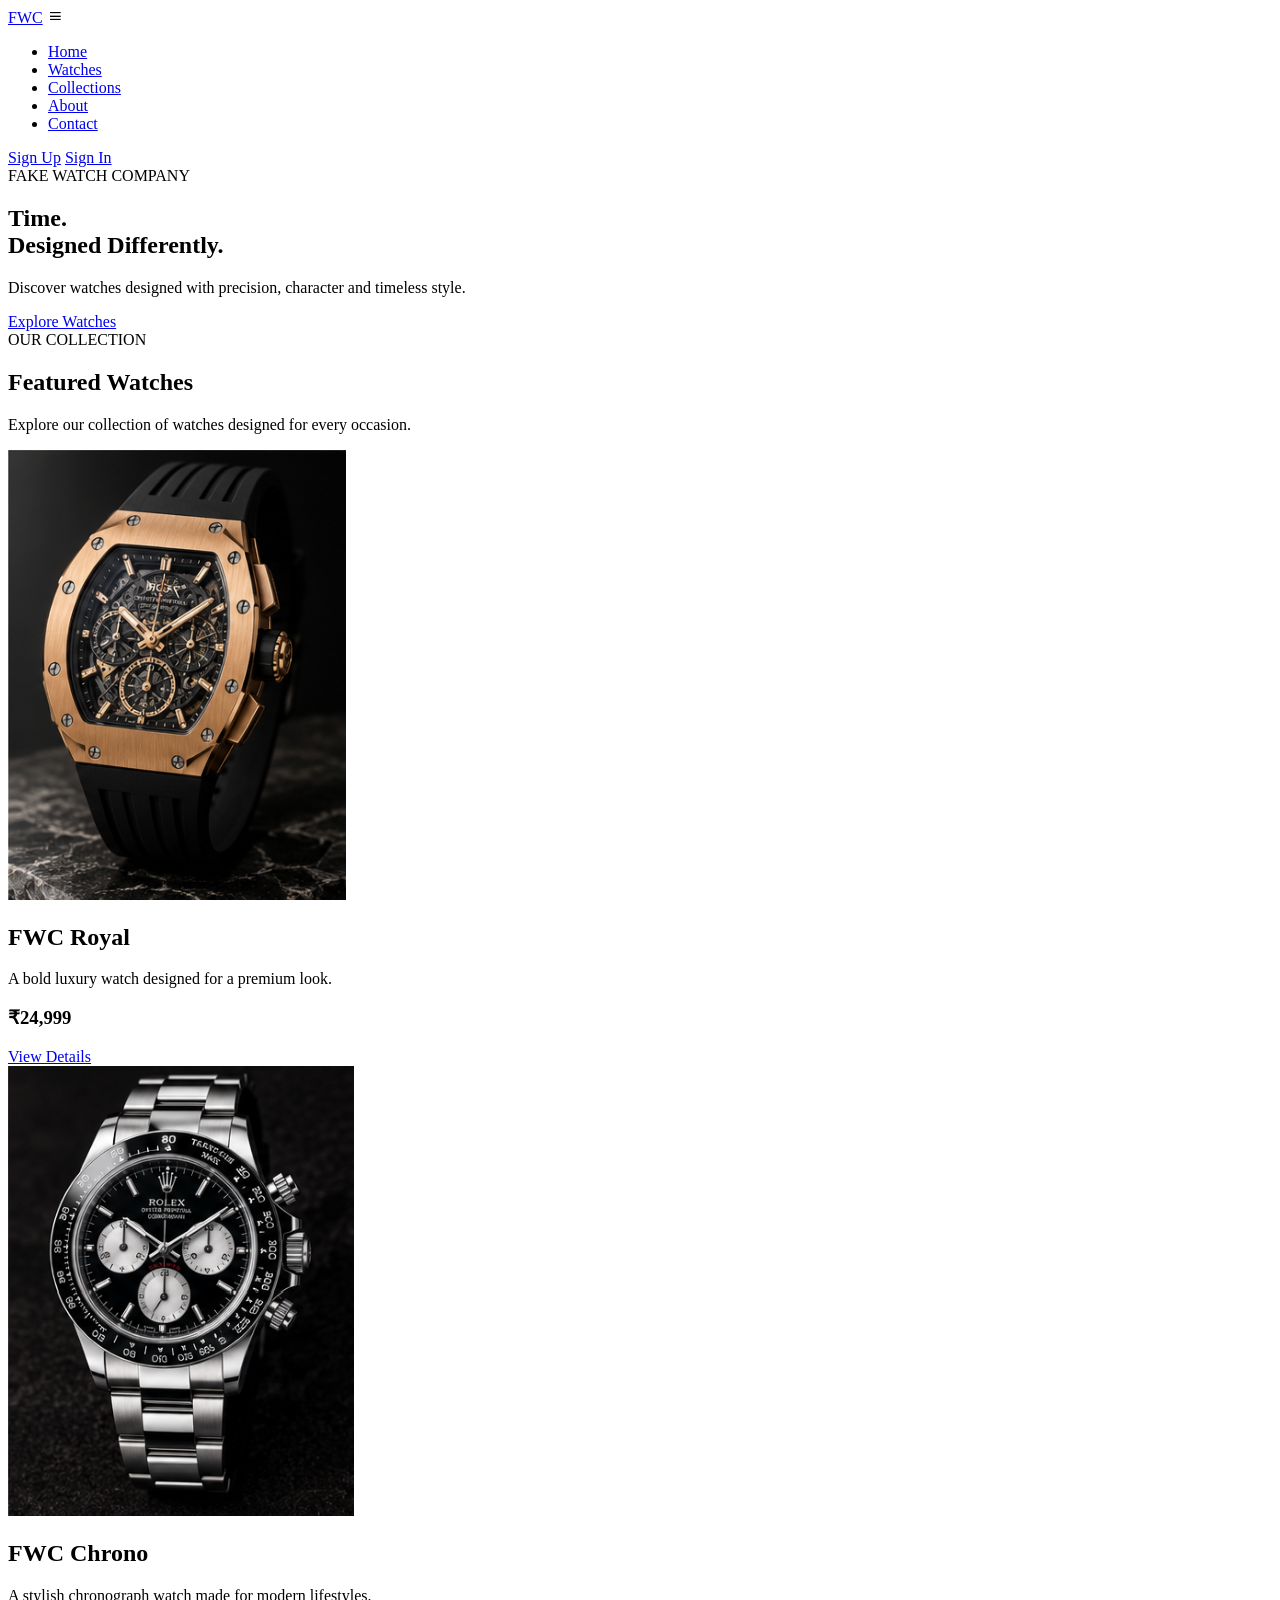
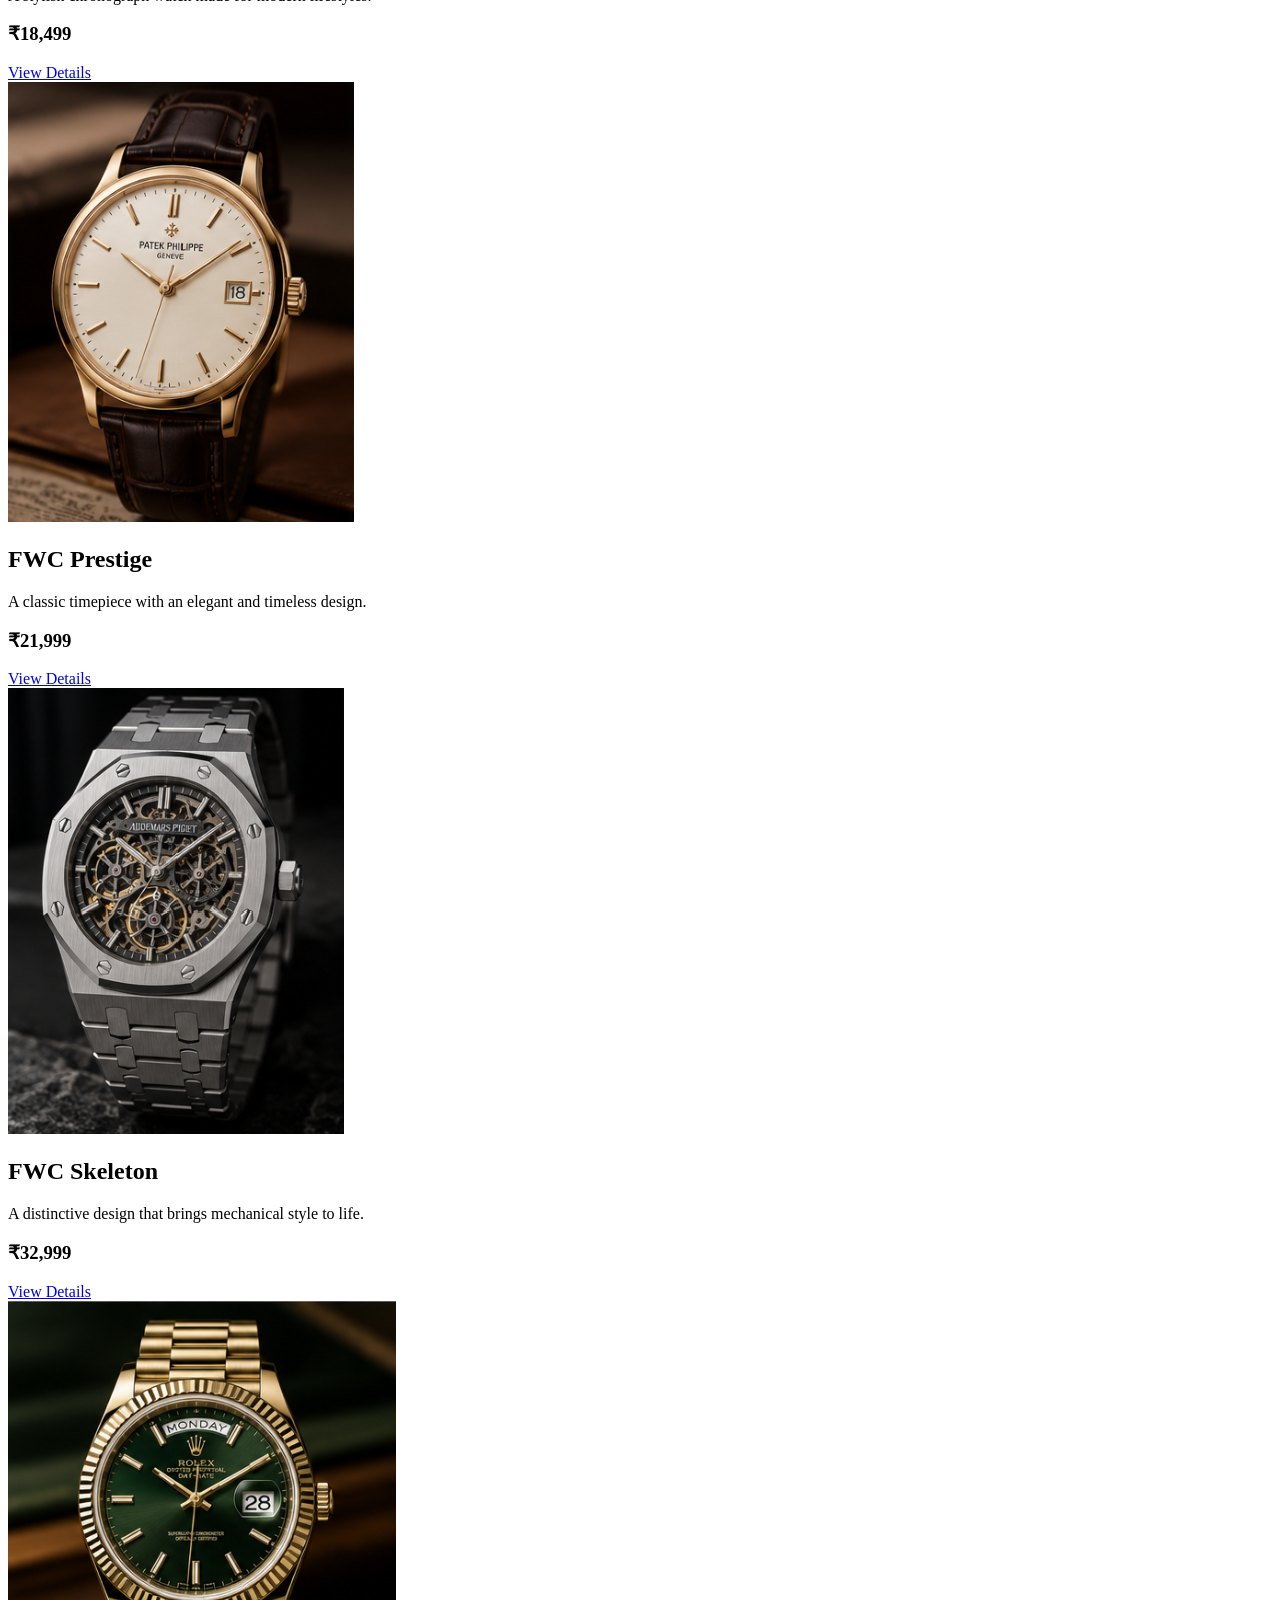
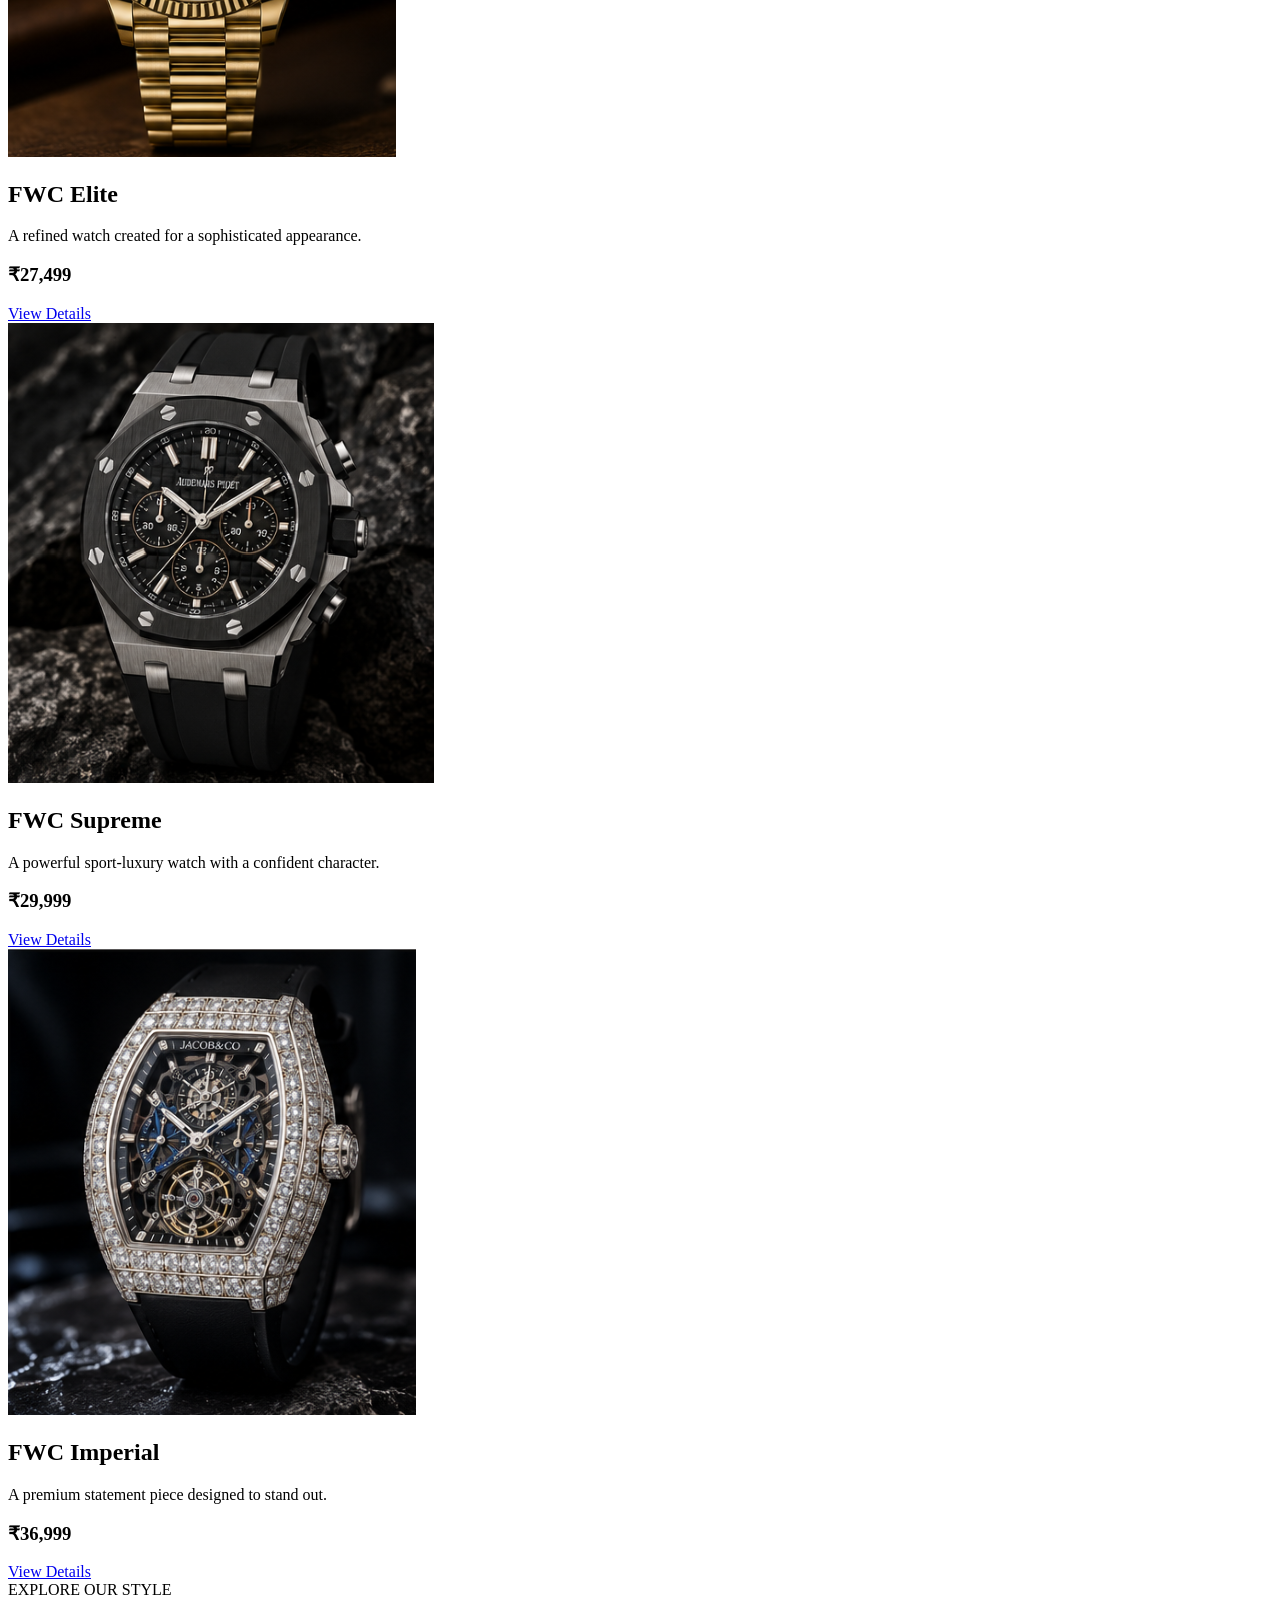
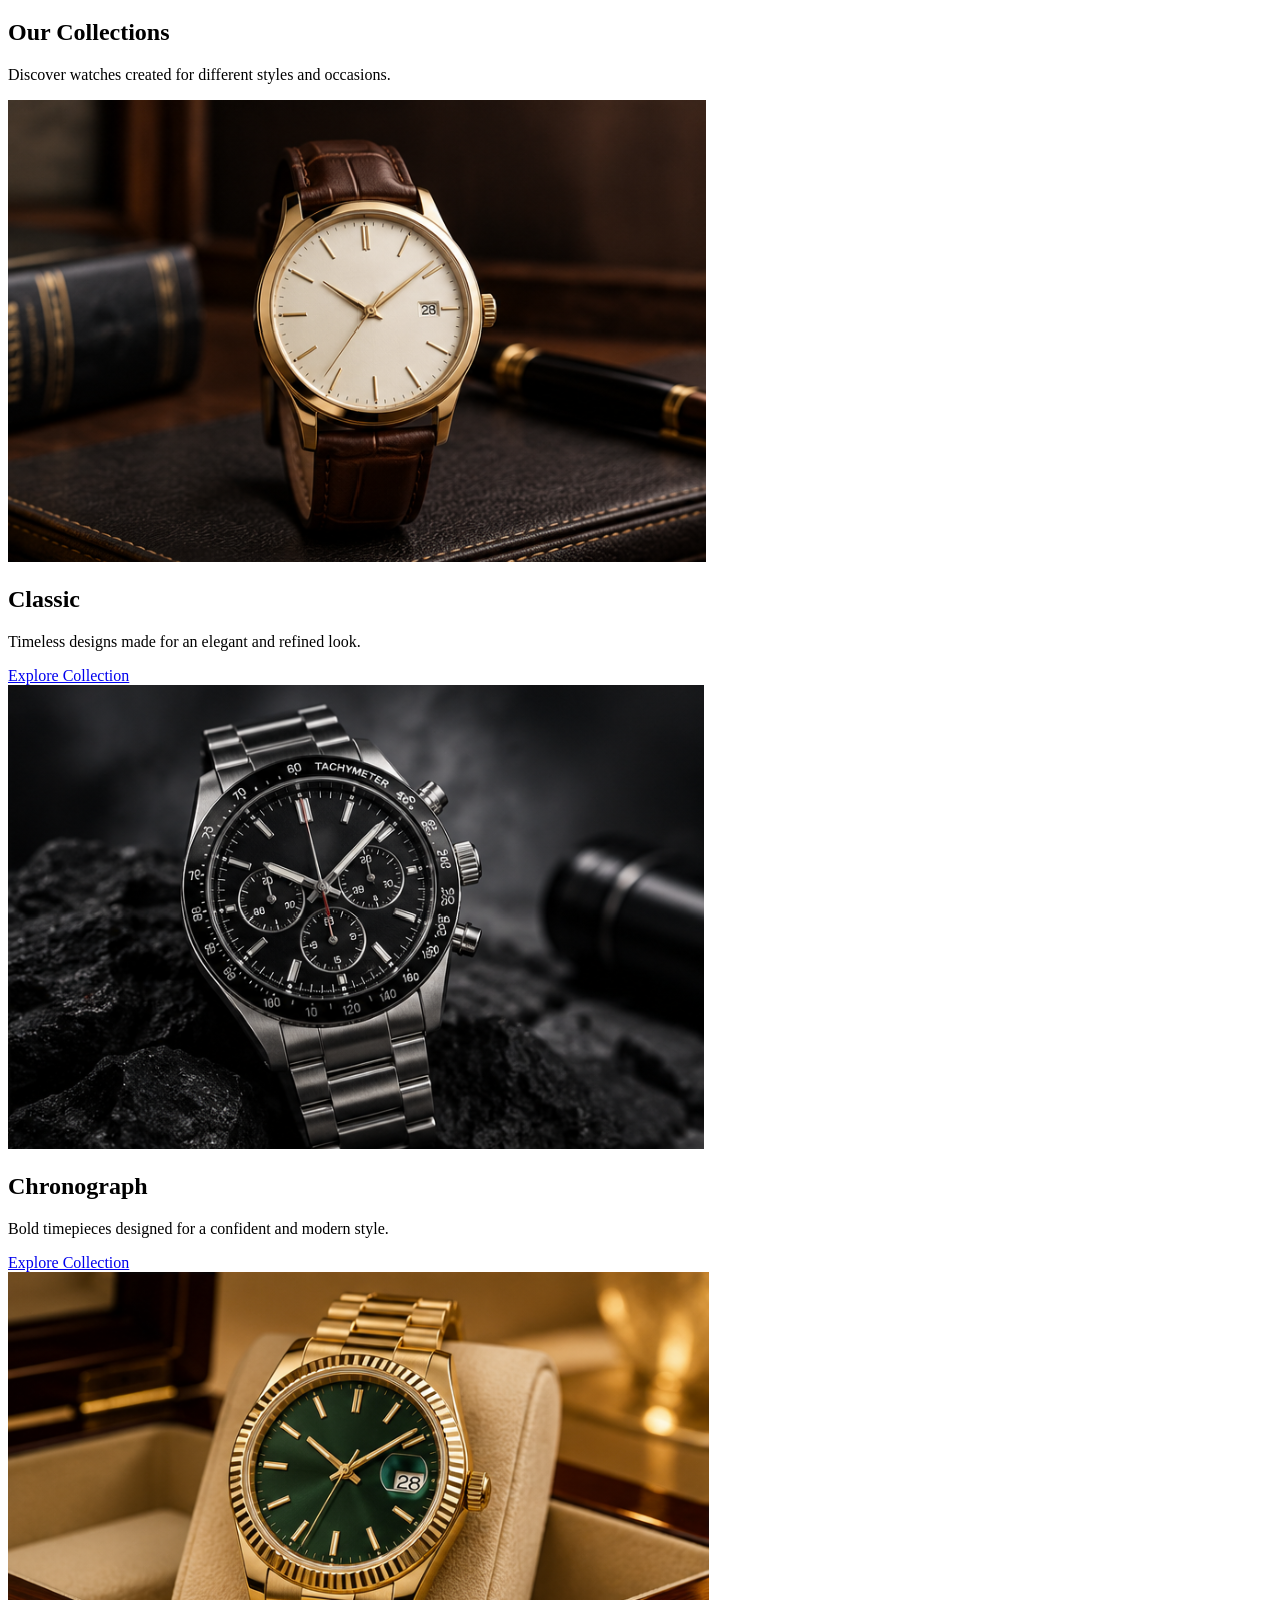
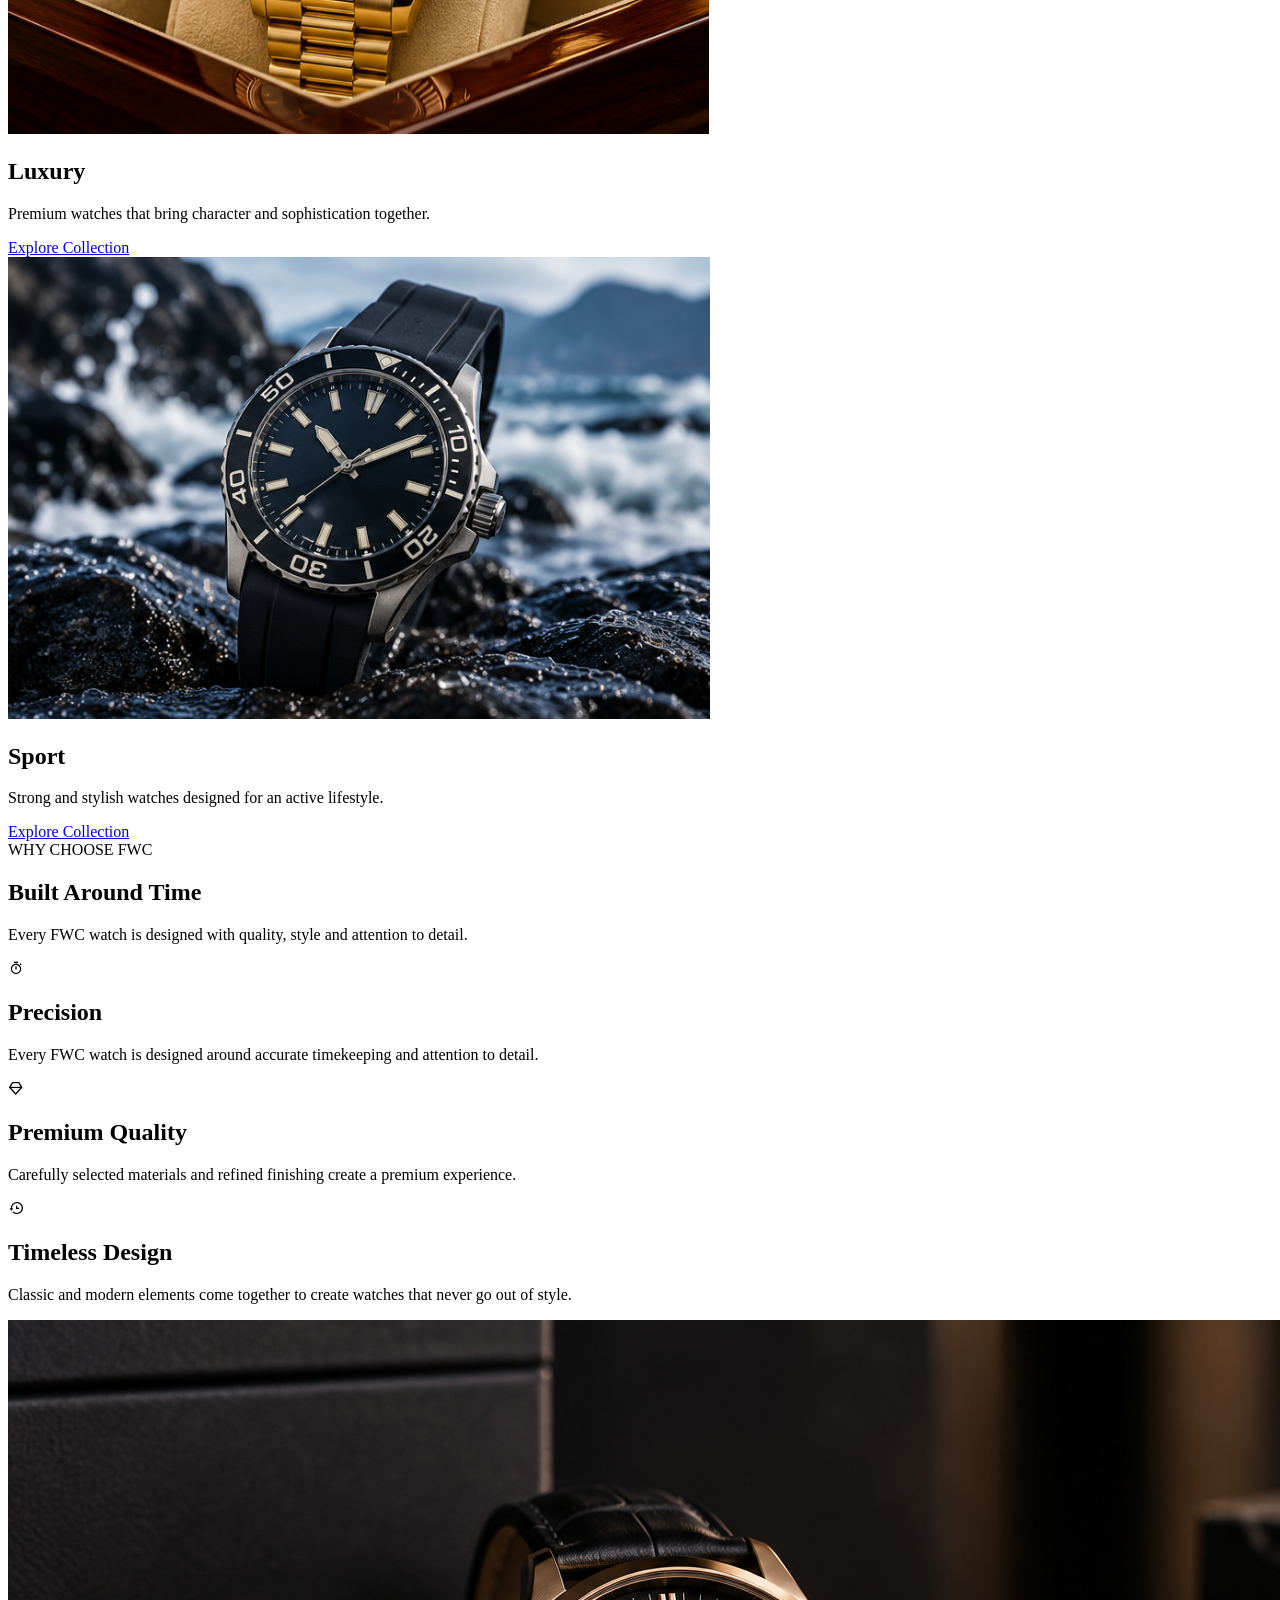
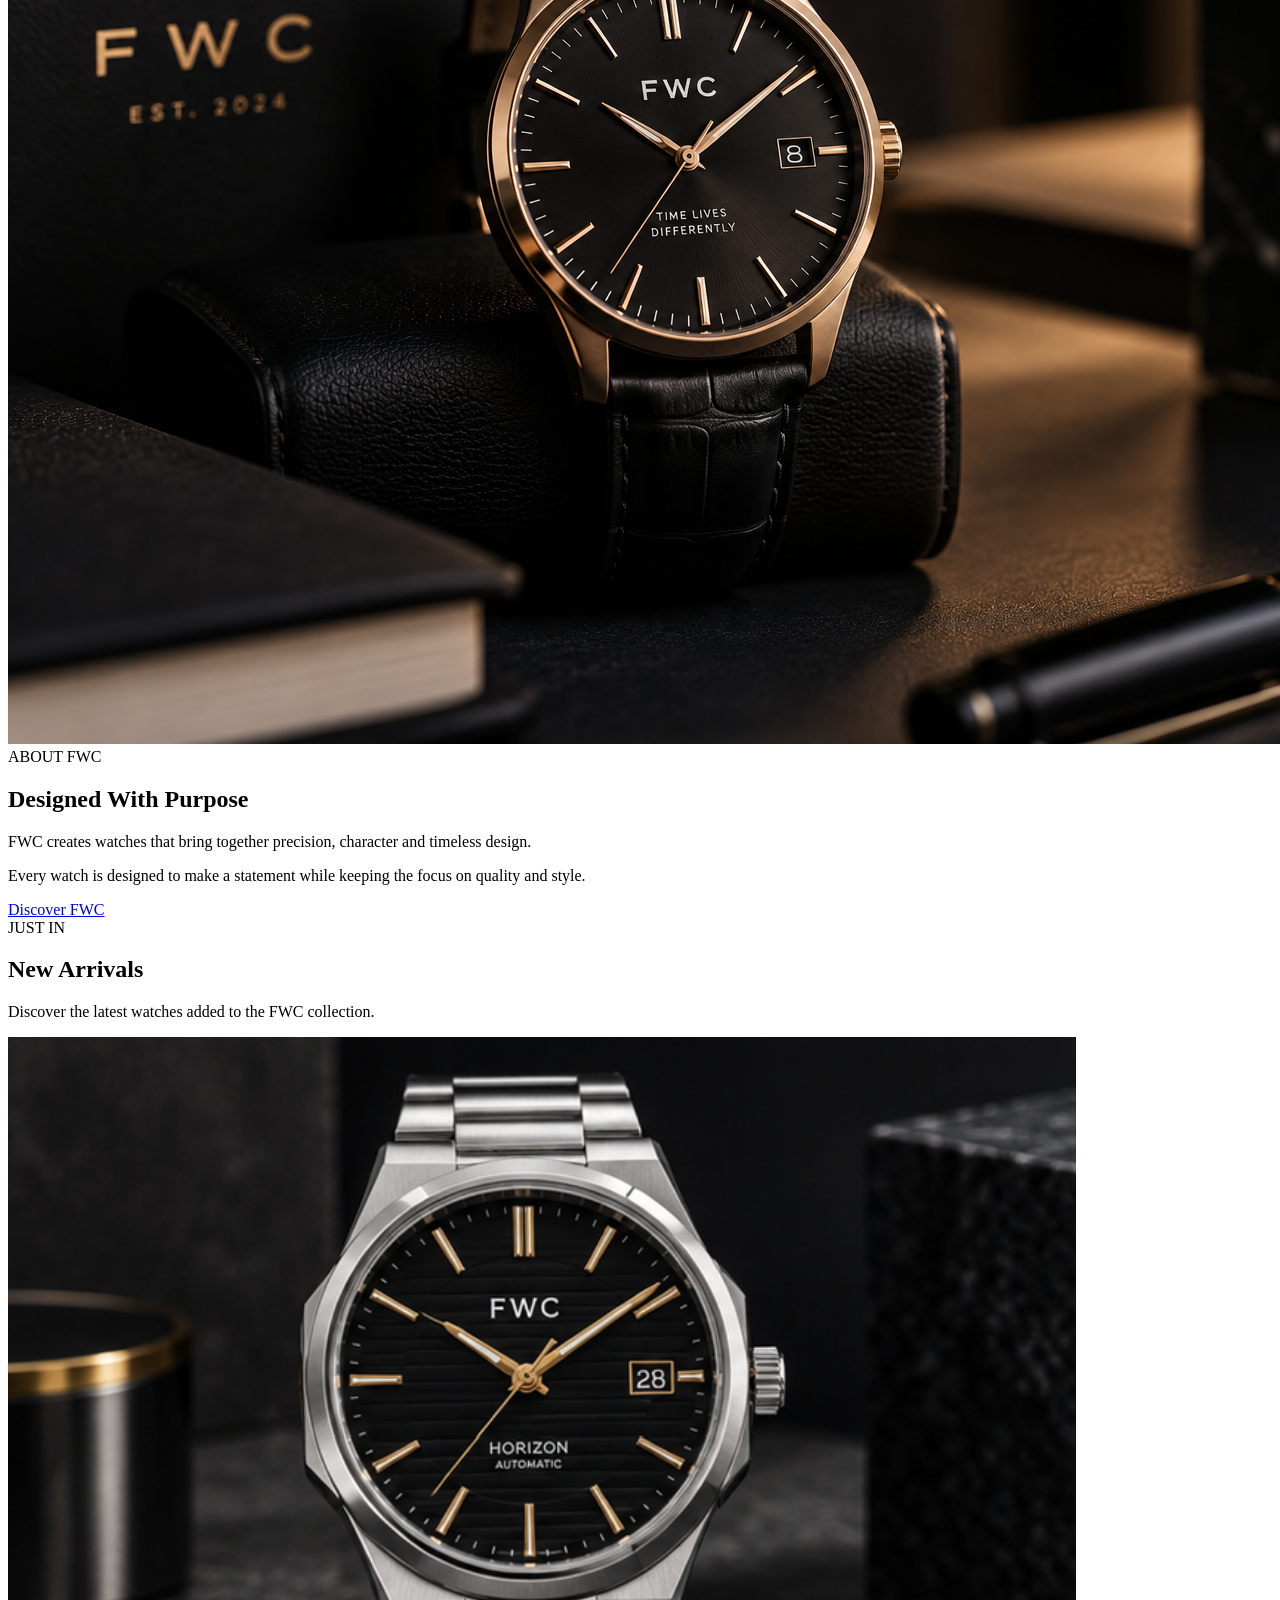
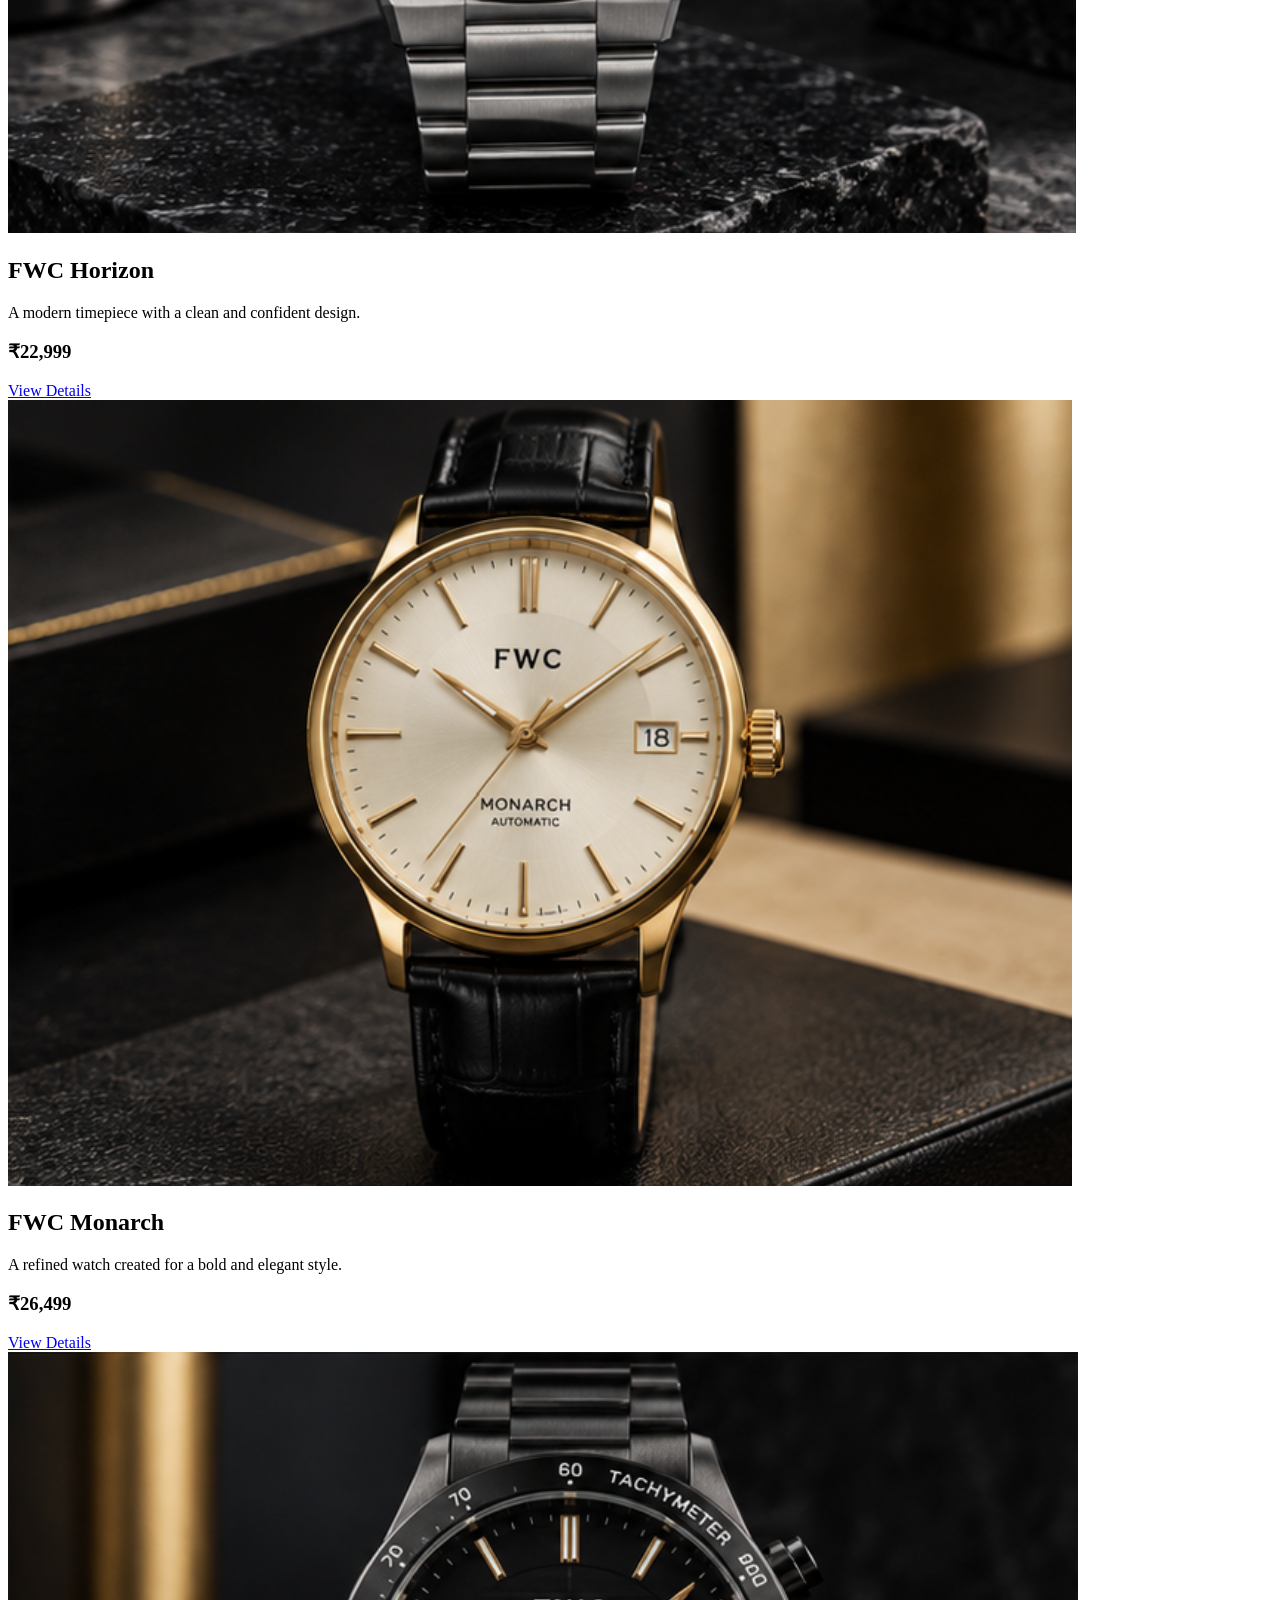
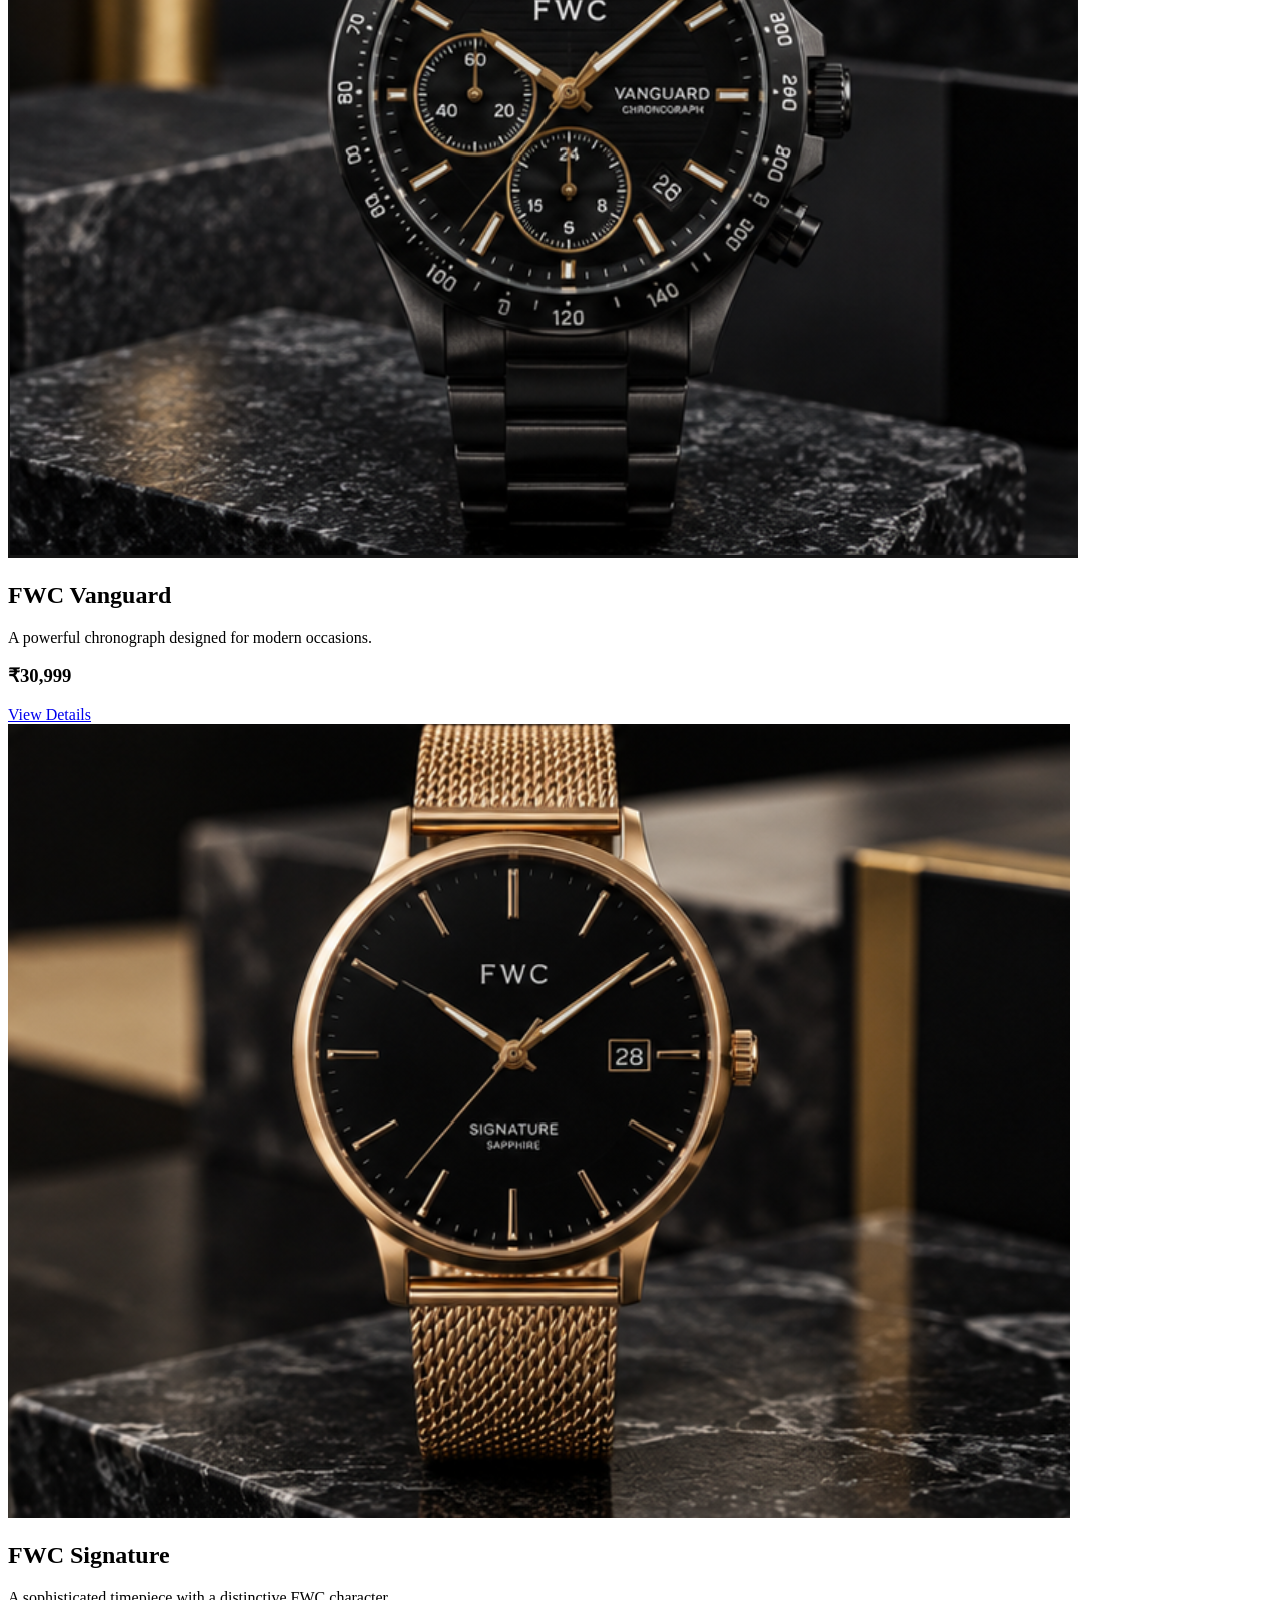
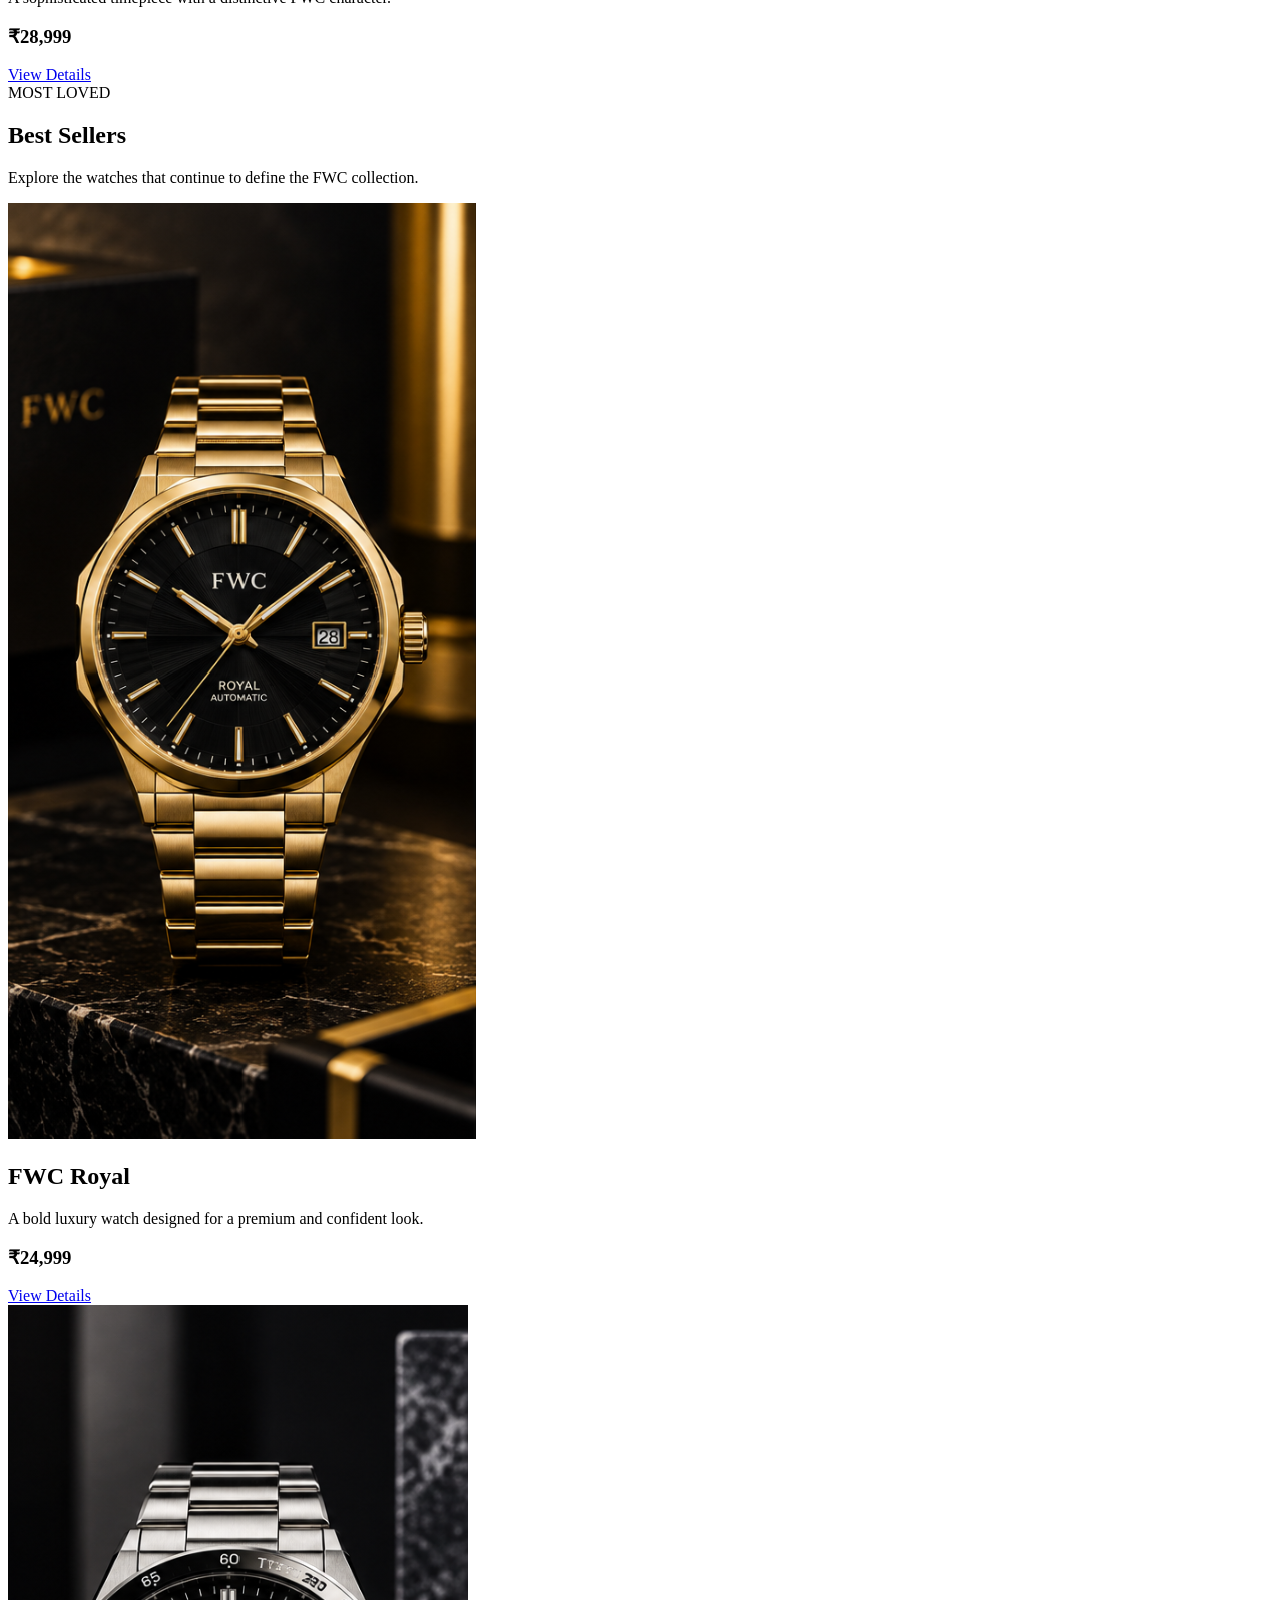
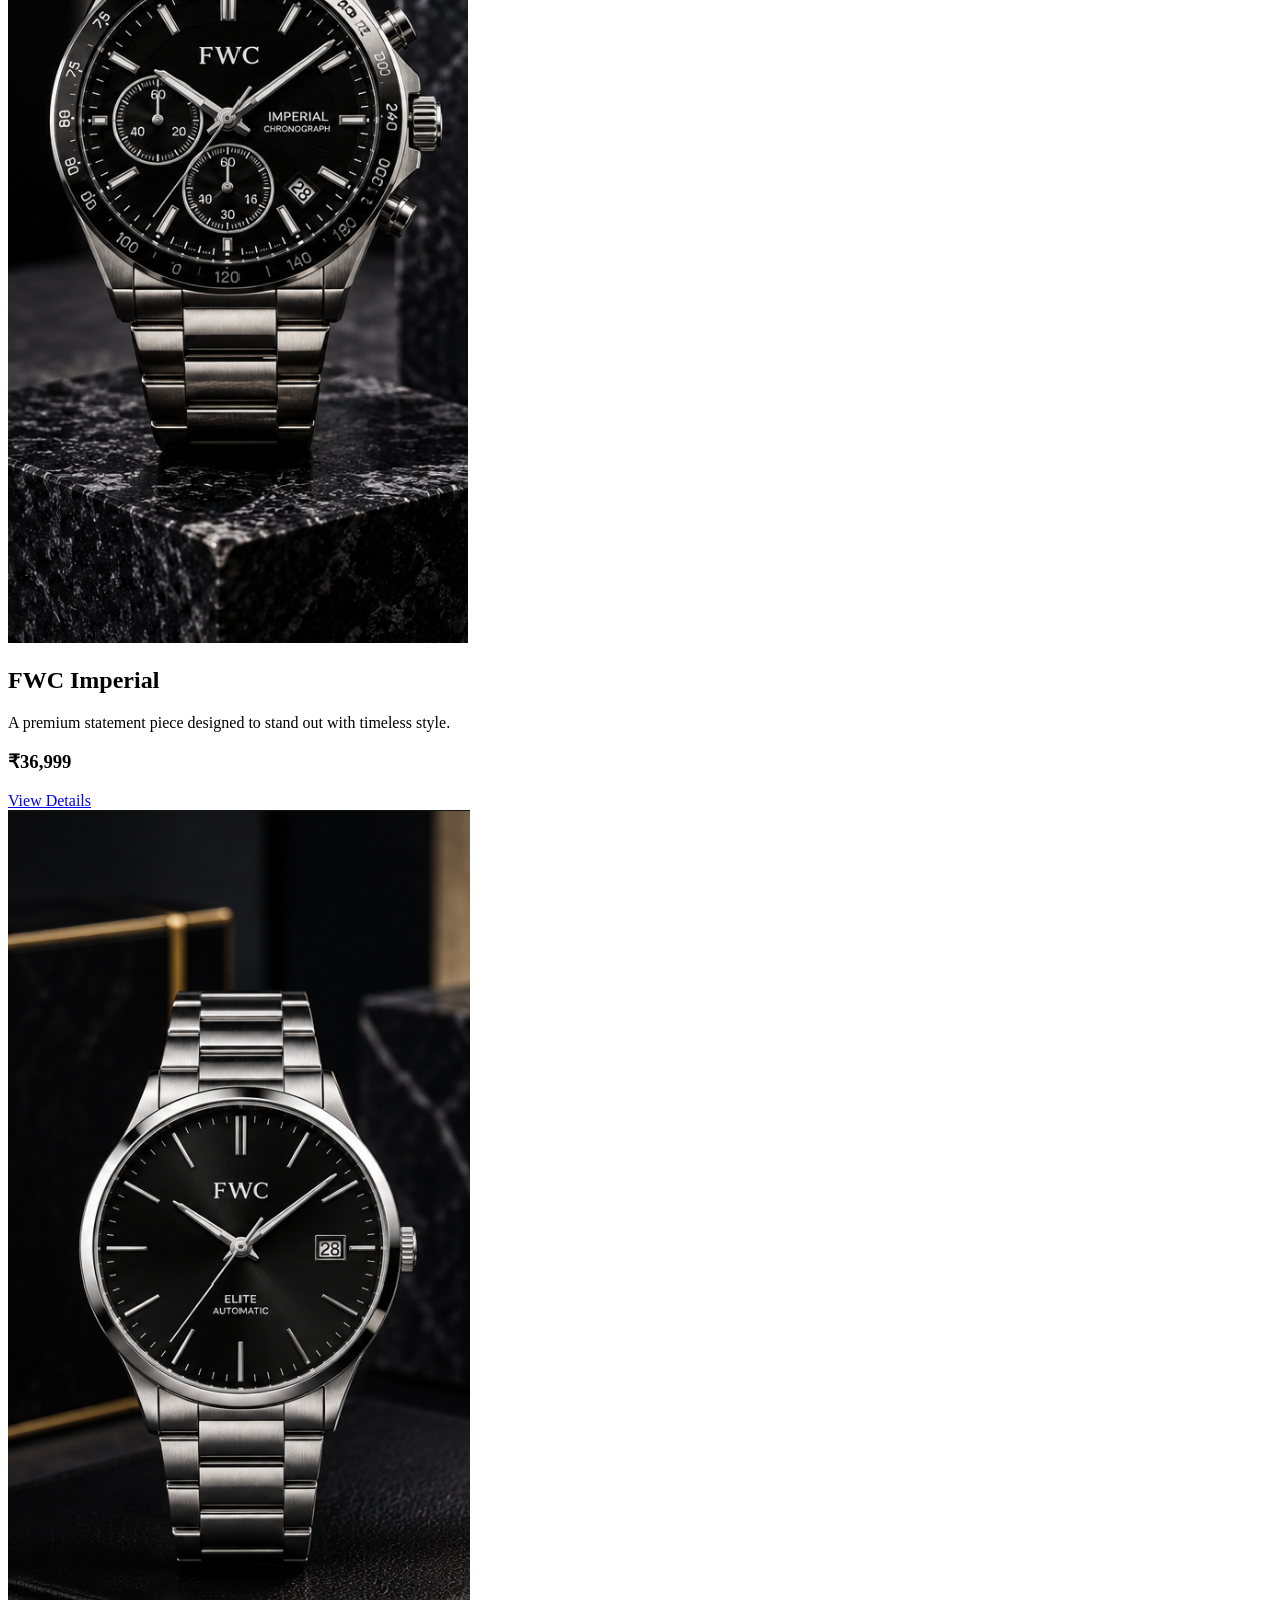
==== Project/index.html @ 5862de93 "Rename project.html to index.html" ====
<!DOCTYPE html>
<html lang="en">

<head>
    <meta charset="UTF-8">
    <meta name="viewport" content="width=device-width, initial-scale=1.0">

    <title>FWC - Fake Watch Company</title>

    <link rel="stylesheet" href="Project.css">

    <link href='https://unpkg.com/boxicons@2.1.4/css/boxicons.min.css' rel='stylesheet'>
</head>

<body>

    <!-- Phase-1 -->
    <!-- Header Section -->

    <header>

        <a href="#" class="logo">FWC</a>

        <div class="bx bx-menu" id="menu-icon"></div>

        <ul class="navbar">
            <li><a href="#Home">Home</a></li>
            <li><a href="#Watches">Watches</a></li>
            <li><a href="#Collections">Collections</a></li>
            <li><a href="#About">About</a></li>
            <li><a href="#Contact">Contact</a></li>
        </ul>

        <div class="header-btn">
            <a href="#" class="sign-up">Sign Up</a>
            <a href="#" class="sign-in">Sign In</a>
        </div>

    </header>


    <!-- Phase-2 -->
    <!-- Home Section -->

    <section class="Home" id="Home">

        <div class="text">

            <span>FAKE WATCH COMPANY</span>

            <h1>Time.<br>Designed Differently.</h1>

            <p>
                Discover watches designed with precision,
                character and timeless style.
            </p>

            <a href="#Watches" class="btn">Explore Watches</a>

        </div>

    </section>

    <!-- Phase-3 -->
    <!-- Featured Watches Section -->

    <section class="Watches" id="Watches">

        <div class="heading">

            <span>OUR COLLECTION</span>

            <h2>Featured Watches</h2>

            <p>Explore our collection of watches designed for every occasion.</p>

        </div>


        <div class="watches-container">

            <div class="box">

                <img src="img/watch-1.png" alt="FWC Royal Watch">

                <h2>FWC Royal</h2>

                <p>A bold luxury watch designed for a premium look.</p>

                <h3>₹24,999</h3>

                <a href="#" class="btn">View Details</a>

            </div>


            <div class="box">

                <img src="img/watch-2.png" alt="FWC Chrono Watch">

                <h2>FWC Chrono</h2>

                <p>A stylish chronograph watch made for modern lifestyles.</p>

                <h3>₹18,499</h3>

                <a href="#" class="btn">View Details</a>

            </div>


            <div class="box">

                <img src="img/watch-3.png" alt="FWC Prestige Watch">

                <h2>FWC Prestige</h2>

                <p>A classic timepiece with an elegant and timeless design.</p>

                <h3>₹21,999</h3>

                <a href="#" class="btn">View Details</a>

            </div>


            <div class="box">

                <img src="img/watch-4.png" alt="FWC Skeleton Watch">

                <h2>FWC Skeleton</h2>

                <p>A distinctive design that brings mechanical style to life.</p>

                <h3>₹32,999</h3>

                <a href="#" class="btn">View Details</a>

            </div>


            <div class="box">

                <img src="img/watch-5.png" alt="FWC Elite Watch">

                <h2>FWC Elite</h2>

                <p>A refined watch created for a sophisticated appearance.</p>

                <h3>₹27,499</h3>

                <a href="#" class="btn">View Details</a>

            </div>


            <div class="box">

                <img src="img/watch-6.png" alt="FWC Supreme Watch">

                <h2>FWC Supreme</h2>

                <p>A powerful sport-luxury watch with a confident character.</p>

                <h3>₹29,999</h3>

                <a href="#" class="btn">View Details</a>

            </div>


            <div class="box last-box">

                <img src="img/watch-7.png" alt="FWC Imperial Watch">

                <h2>FWC Imperial</h2>

                <p>A premium statement piece designed to stand out.</p>

                <h3>₹36,999</h3>

                <a href="#" class="btn">View Details</a>

            </div>

        </div>

        </section>


    <!-- Phase-4 -->
    <!-- Collections Section -->

    <section class="Collections" id="Collections">

        <div class="heading">

            <span>EXPLORE OUR STYLE</span>

            <h2>Our Collections</h2>

            <p>Discover watches created for different styles and occasions.</p>

        </div>


        <div class="collections-container">

            <div class="collection-box">

                <img src="img/classic.png" alt="Classic Watch Collection">

                <div class="collection-text">

                    <h2>Classic</h2>

                    <p>Timeless designs made for an elegant and refined look.</p>

                    <a href="#" class="btn">Explore Collection</a>

                </div>

            </div>


            <div class="collection-box">

                <img src="img/chronograph.png" alt="Chronograph Watch Collection">

                <div class="collection-text">

                    <h2>Chronograph</h2>

                    <p>Bold timepieces designed for a confident and modern style.</p>

                    <a href="#" class="btn">Explore Collection</a>

                </div>

            </div>


            <div class="collection-box">

                <img src="img/luxury.png" alt="Luxury Watch Collection">

                <div class="collection-text">

                    <h2>Luxury</h2>

                    <p>Premium watches that bring character and sophistication together.</p>

                    <a href="#" class="btn">Explore Collection</a>

                </div>

            </div>


            <div class="collection-box">

                <img src="img/sport.png" alt="Sport Watch Collection">

                <div class="collection-text">

                    <h2>Sport</h2>

                    <p>Strong and stylish watches designed for an active lifestyle.</p>

                    <a href="#" class="btn">Explore Collection</a>

                </div>

            </div>

        </div>

    </section>

        <!-- Phase-5 -->
    <!-- Features Section -->

    <section class="Features">

        <div class="heading">

            <span>WHY CHOOSE FWC</span>

            <h2>Built Around Time</h2>

            <p>Every FWC watch is designed with quality, style and attention to detail.</p>

        </div>


        <div class="features-container">

            <div class="feature-box">

                <i class='bx bx-stopwatch'></i>

                <h2>Precision</h2>

                <p>Every FWC watch is designed around accurate timekeeping and attention to detail.</p>

            </div>


            <div class="feature-box">

                <i class='bx bx-diamond'></i>

                <h2>Premium Quality</h2>

                <p>Carefully selected materials and refined finishing create a premium experience.</p>

            </div>


            <div class="feature-box">

                <i class='bx bx-history'></i>

                <h2>Timeless Design</h2>

                <p>Classic and modern elements come together to create watches that never go out of style.</p>

            </div>

        </div>

    </section>

        <!-- Phase-6 -->
    <!-- About FWC Section -->

    <section class="About" id="About">

        <div class="about-container">

            <div class="about-image">
                <img src="img/about-watch.png" alt="About FWC Watch">
            </div>

            <div class="about-text">

                <span>ABOUT FWC</span>

                <h2>Designed With Purpose</h2>

                <p>
                    FWC creates watches that bring together
                    precision, character and timeless design.
                </p>

                <p>
                    Every watch is designed to make a statement
                    while keeping the focus on quality and style.
                </p>

                <a href="#" class="btn">Discover FWC</a>

            </div>

        </div>

    </section>

        <!-- Phase-7 -->
    <!-- New Arrivals Section -->

    <section class="New-Arrivals">

        <div class="heading">

            <span>JUST IN</span>

            <h2>New Arrivals</h2>

            <p>Discover the latest watches added to the FWC collection.</p>

        </div>

        <div class="new-arrivals-container">

            <div class="box">
                <img src="img/new-watch-1.png" alt="FWC Horizon Watch">
                <h2>FWC Horizon</h2>
                <p>A modern timepiece with a clean and confident design.</p>
                <h3>₹22,999</h3>
                <a href="#" class="btn">View Details</a>
            </div>

            <div class="box">
                <img src="img/new-watch-2.png" alt="FWC Monarch Watch">
                <h2>FWC Monarch</h2>
                <p>A refined watch created for a bold and elegant style.</p>
                <h3>₹26,499</h3>
                <a href="#" class="btn">View Details</a>
            </div>

            <div class="box">
                <img src="img/new-watch-3.png" alt="FWC Vanguard Watch">
                <h2>FWC Vanguard</h2>
                <p>A powerful chronograph designed for modern occasions.</p>
                <h3>₹30,999</h3>
                <a href="#" class="btn">View Details</a>
            </div>

            <div class="box">
                <img src="img/new-watch-4.png" alt="FWC Signature Watch">
                <h2>FWC Signature</h2>
                <p>A sophisticated timepiece with a distinctive FWC character.</p>
                <h3>₹28,999</h3>
                <a href="#" class="btn">View Details</a>
            </div>

        </div>

    </section>

        <!-- Phase-8 -->
    <!-- Best Sellers Section -->

    <section class="Best-Sellers">

        <div class="heading">

            <span>MOST LOVED</span>

            <h2>Best Sellers</h2>

            <p>Explore the watches that continue to define the FWC collection.</p>

        </div>

        <div class="best-sellers-container">

            <div class="box">
                <img src="img/best-watch-1.png" alt="FWC Royal Watch">
                <h2>FWC Royal</h2>
                <p>A bold luxury watch designed for a premium and confident look.</p>
                <h3>₹24,999</h3>
                <a href="#" class="btn">View Details</a>
            </div>

            <div class="box">
                <img src="img/best-watch-2.png" alt="FWC Imperial Watch">
                <h2>FWC Imperial</h2>
                <p>A premium statement piece designed to stand out with timeless style.</p>
                <h3>₹36,999</h3>
                <a href="#" class="btn">View Details</a>
            </div>

            <div class="box">
                <img src="img/best-watch-3.png" alt="FWC Elite Watch">
                <h2>FWC Elite</h2>
                <p>A refined watch created for a sophisticated and elegant appearance.</p>
                <h3>₹27,499</h3>
                <a href="#" class="btn">View Details</a>
            </div>

        </div>

    </section>

</body>

</html>
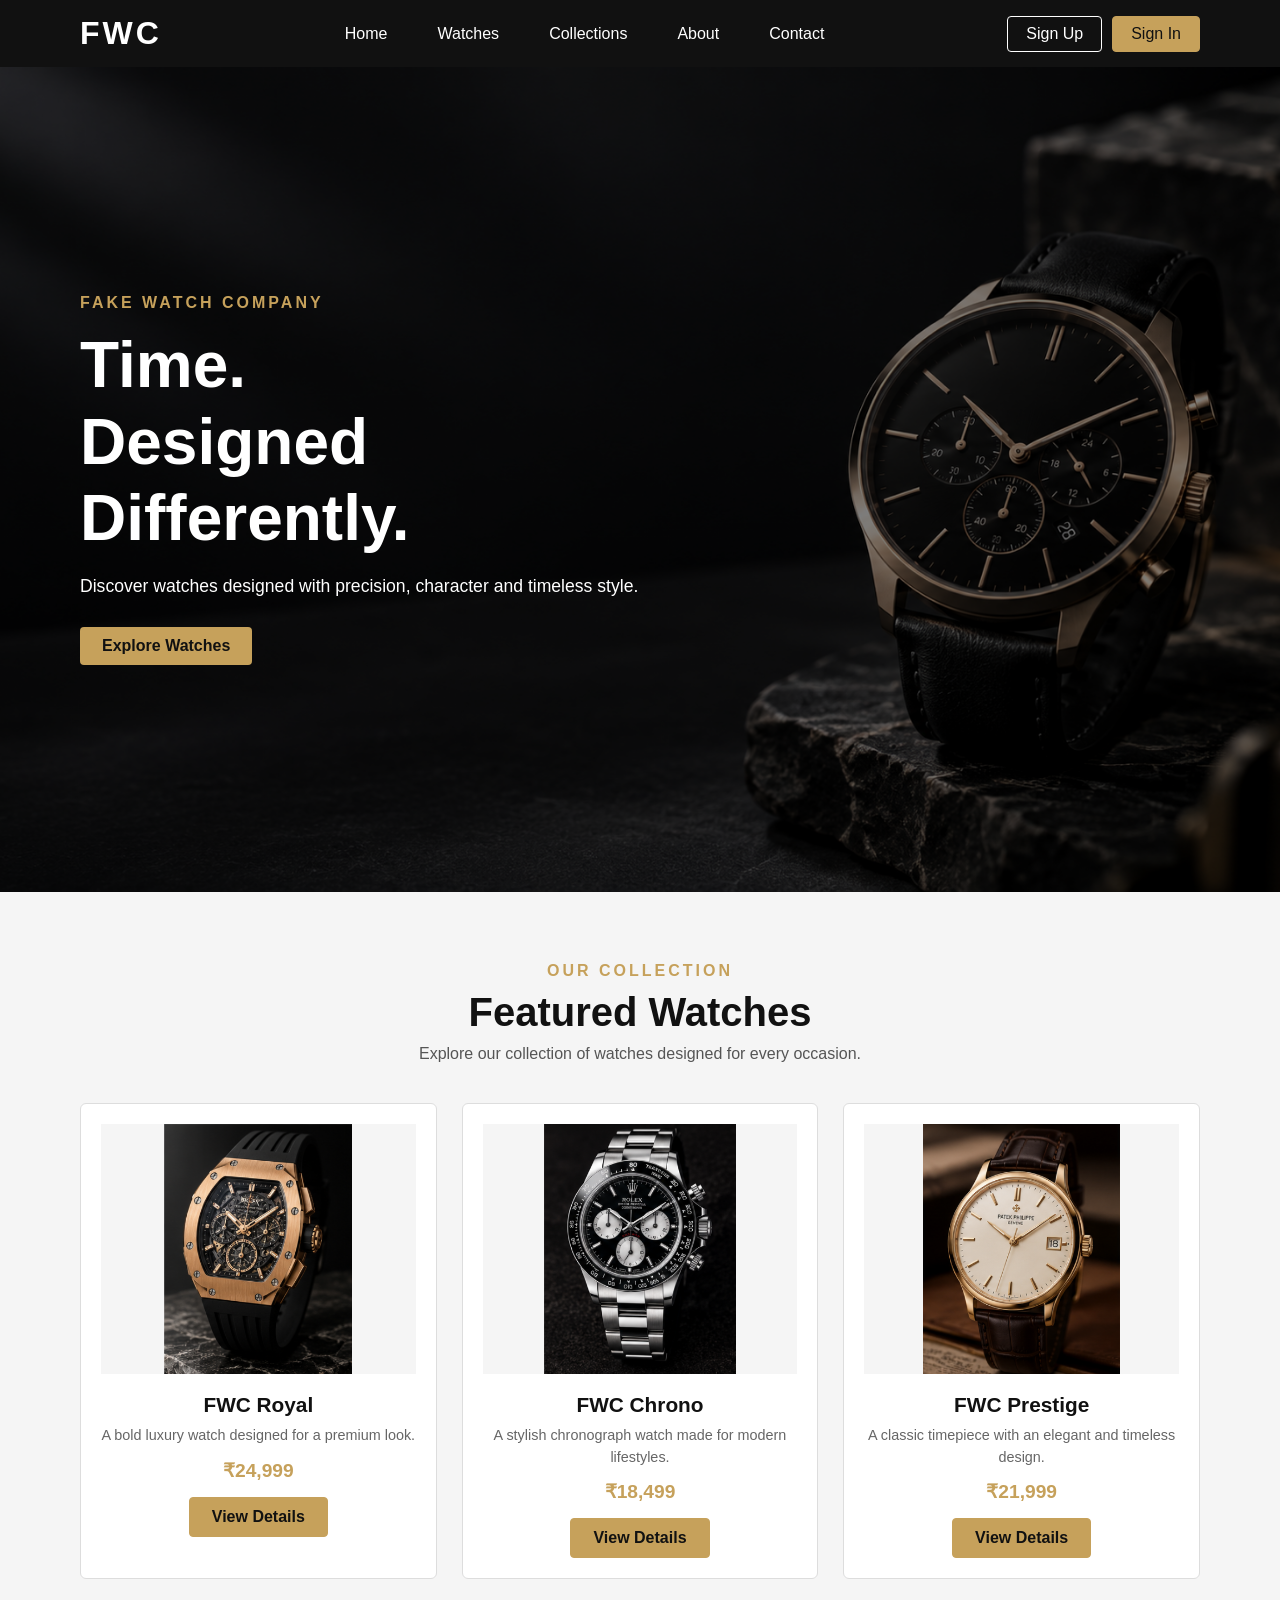
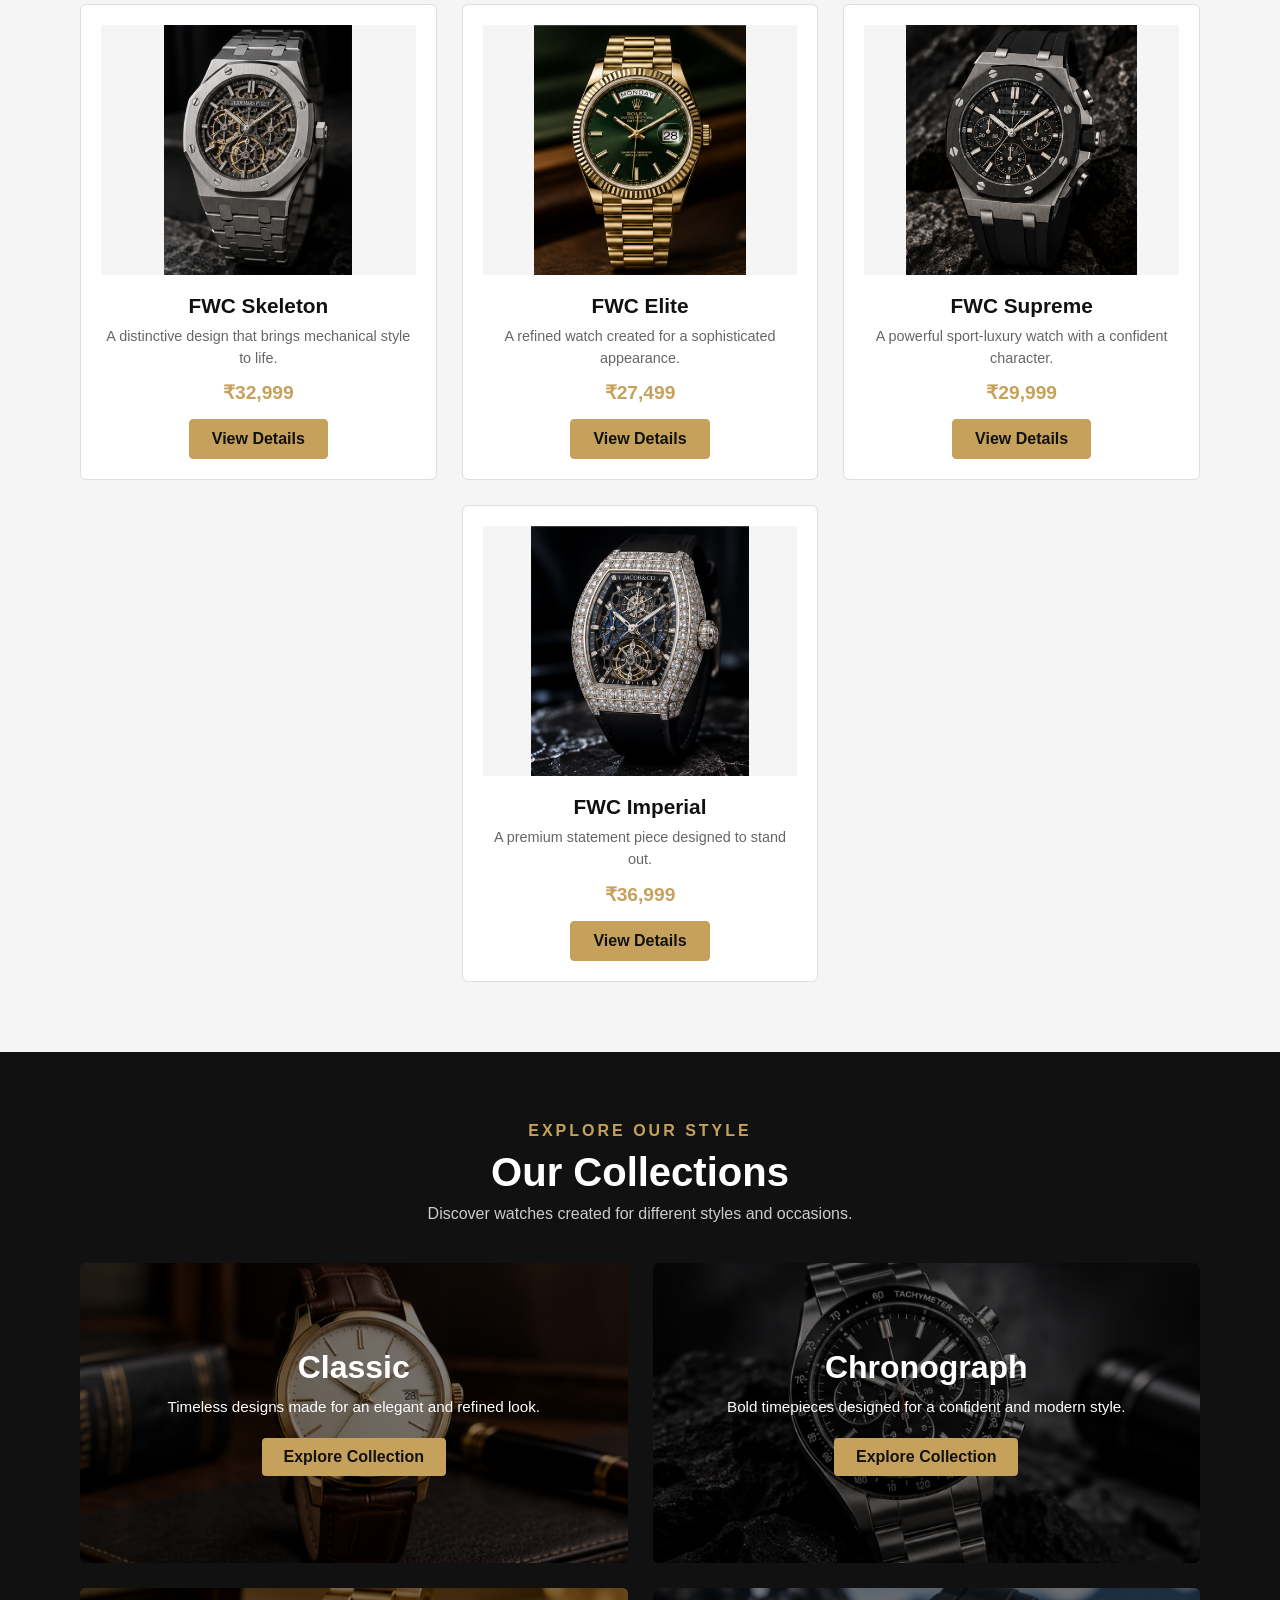
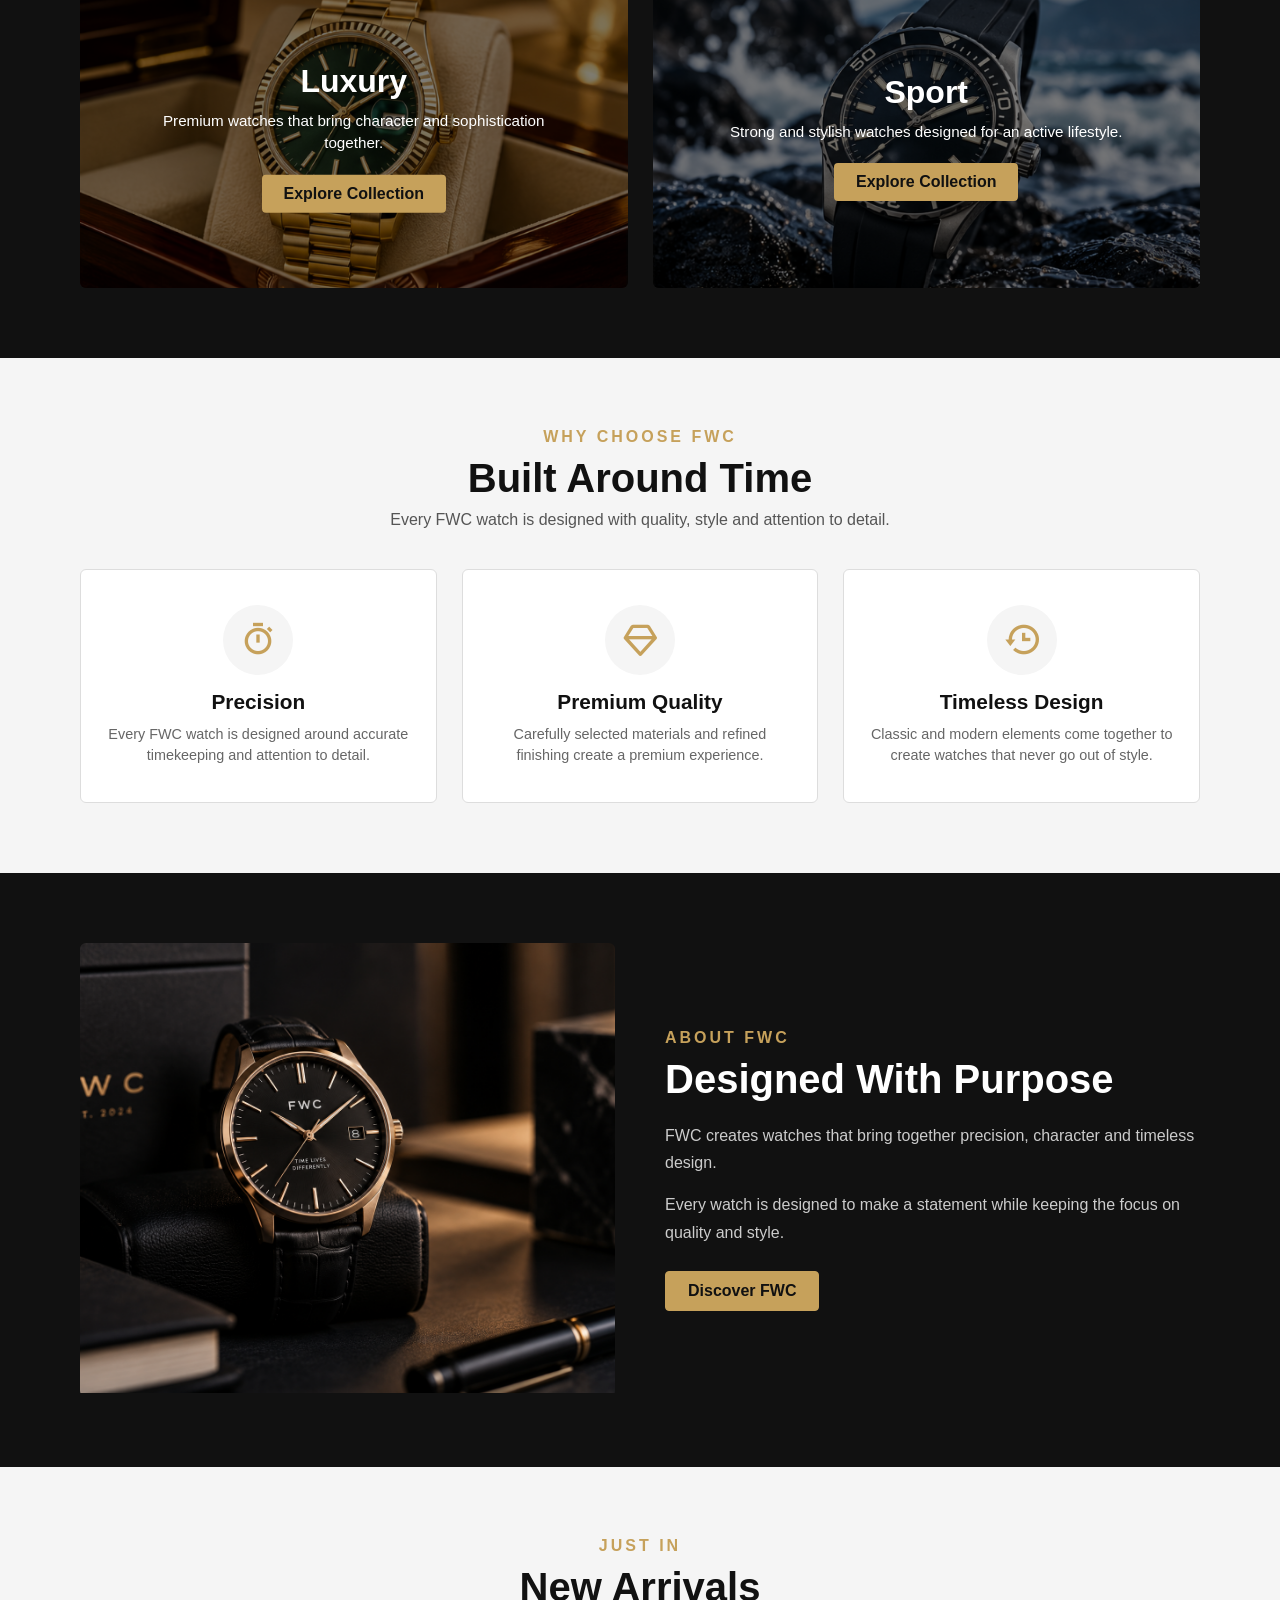
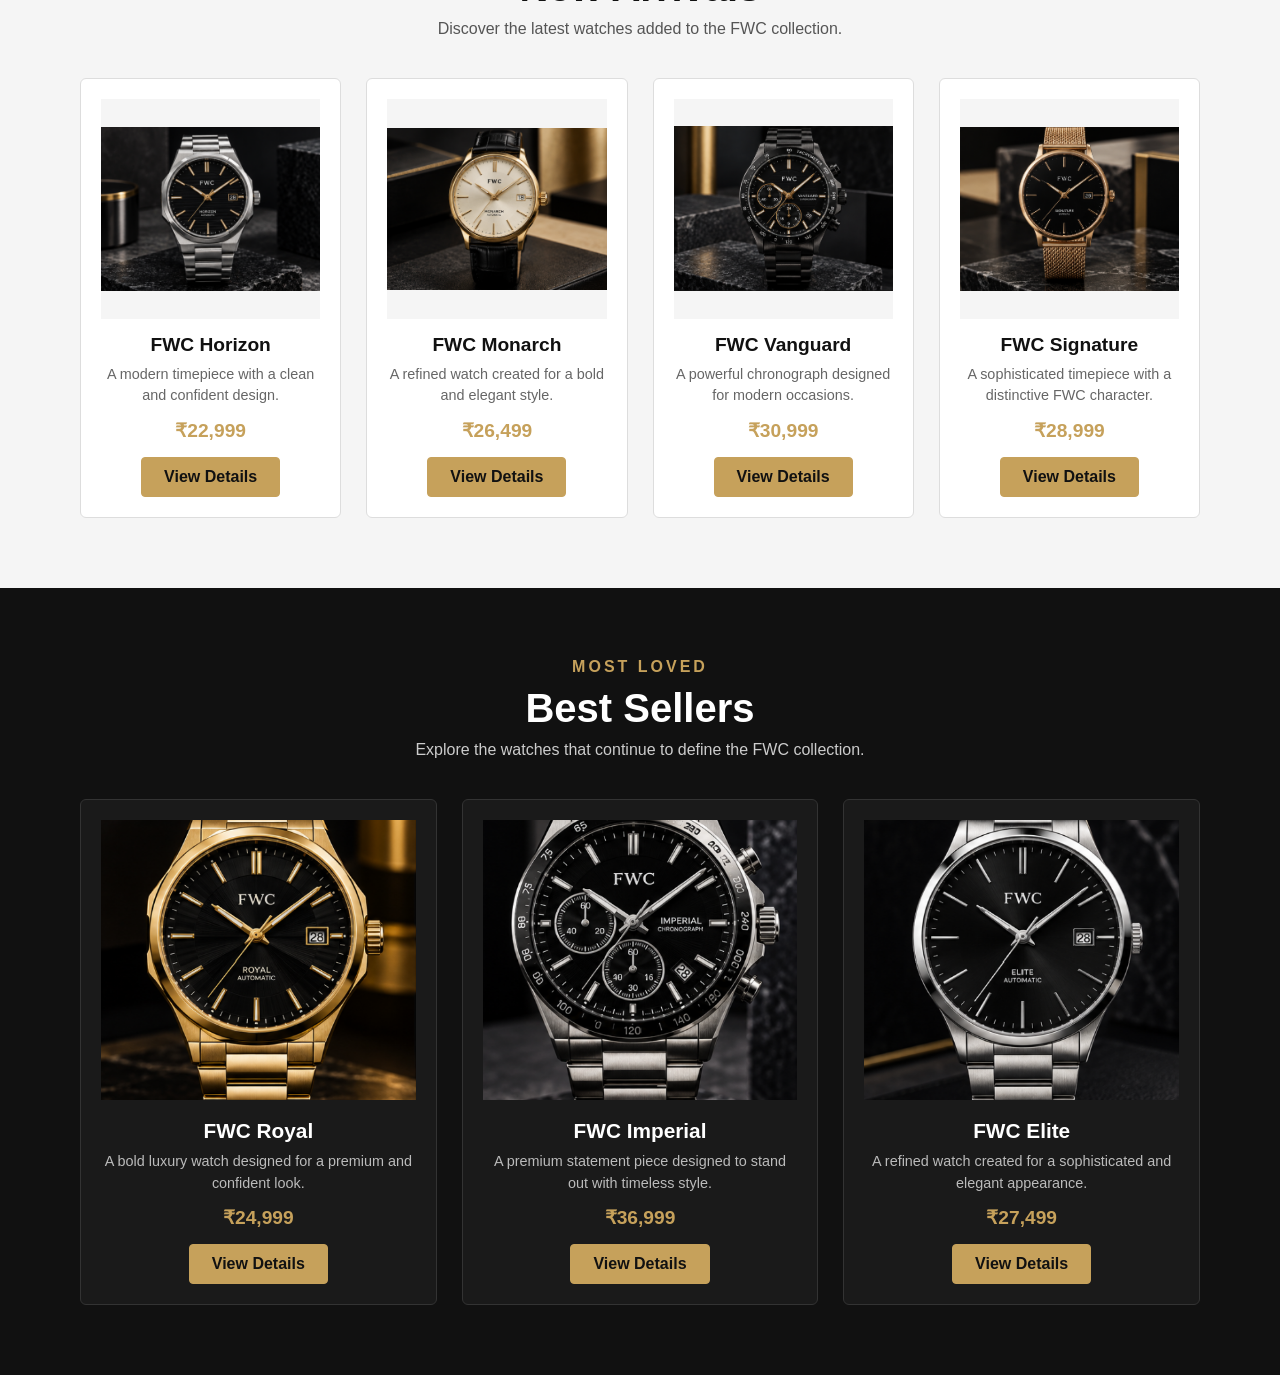
==== commit 32250d9a: "Fixed CSS file referenc" ====
--- a/Project/index.html
+++ b/Project/index.html
@@ -7,7 +7,7 @@
 
     <title>FWC - Fake Watch Company</title>
 
-    <link rel="stylesheet" href="Project.css">
+    <link rel="stylesheet" href="project.css">
 
     <link href='https://unpkg.com/boxicons@2.1.4/css/boxicons.min.css' rel='stylesheet'>
 </head>
--- a/Project/project.css
+++ b/Project/project.css
@@ -0,0 +1,680 @@
+/* Phase-1 */
+/* Block-1 */
+@import url('https://fonts.googleapis.com/css2?family=Poppins:wght@100;200;300;400;500;600;700;800;900&display=swap');
+* {
+    text-decoration: none;
+    list-style: none;
+    margin: 0;
+    padding: 0;
+    font-family: "Poppins", sans-serif;
+    box-sizing: border-box;
+    scroll-behavior: smooth;
+}
+
+/* Block-2 */
+header {
+    display: flex;
+    justify-content: space-between;
+    align-items: center;
+    background: #111;
+    padding: 15px 80px;
+    position: sticky;
+    top: 0;
+    z-index: 1000;
+}
+
+/* Block-3 */
+.logo {
+    color: #fff;
+    font-size: 2rem;
+    font-weight: 700;
+    letter-spacing: 3px;
+}
+
+/* Block-4 */
+.navbar {
+    display: flex;
+    gap: 20px;
+}
+
+.navbar a {
+    color: #fff;
+    font-size: 1rem;
+    font-weight: 500;
+    padding: 10px 15px;
+    transition: 0.3s;
+    position: relative;
+}
+
+.navbar a::after {
+    content: "";
+    width: 0;
+    height: 2px;
+    background: #c6a15b;
+    position: absolute;
+    bottom: -4px;
+    left: 0;
+    transition: 0.5s;
+}
+
+.navbar a:hover {
+    color: #c6a15b;
+}
+
+.navbar a:hover::after {
+    width: 100%;
+}
+
+/* Block-5 */
+#menu-icon {
+    color: #fff;
+    font-size: 28px;
+    cursor: pointer;
+    display: none;
+}
+
+/* Block-6 */
+.header-btn {
+    display: flex;
+    gap: 10px;
+}
+
+.header-btn a {
+    padding: 8px 18px;
+    font-weight: 500;
+    border-radius: 4px;
+    transition: 0.3s;
+}
+
+.sign-up {
+    color: #fff;
+    border: 1px solid #fff;
+}
+
+.sign-up:hover {
+    background: #fff;
+    color: #111;
+}
+
+.sign-in {
+    background: #c6a15b;
+    color: #111;
+    border: 1px solid #c6a15b;
+}
+
+.sign-in:hover {
+    background: transparent;
+    color: #c6a15b;
+}
+
+/* Phase-2 */
+/* Block-7 */
+.Home {
+    min-height: calc(100vh - 75px);
+    width: 100%;
+    background: url(img/hero-watch.png);
+    position: relative;
+    background-position: center;
+    background-size: cover;
+    background-repeat: no-repeat;
+
+    display: flex;
+    align-items: center;
+
+    padding: 0 80px;
+}
+
+/* Block-8 */
+.Home::before {
+    content: "";
+    position: absolute;
+    top: 0;
+    left: 0;
+    width: 100%;
+    height: 100%;
+    background: rgba(0, 0, 0, 0.5);
+}
+
+/* Block-9 */
+.text {
+    position: relative;
+    z-index: 1;
+    max-width: 600px;
+    color: #fff;
+}
+
+.text span {
+    color: #c6a15b;
+    font-size: 1rem;
+    font-weight: 600;
+    letter-spacing: 3px;
+}
+
+.text h1 {
+    font-size: 4rem;
+    line-height: 1.2;
+    margin: 15px 0;
+}
+
+.text p {
+    font-size: 1.1rem;
+    line-height: 1.7;
+    margin-bottom: 25px;
+}
+
+/* Block-10 */
+.btn {
+    display: inline-block;
+    background: #c6a15b;
+    color: #111;
+    padding: 10px 22px;
+    border-radius: 4px;
+    font-weight: 600;
+    transition: 0.3s;
+}
+
+.btn:hover {
+    background: #fff;
+    transform: translateY(-2px);
+}
+
+/* Phase-3 */
+/* Block-11 */
+.Watches {
+    padding: 70px 80px;
+    background: #f5f5f5;
+    text-align: center;
+}
+
+/* Block-12 */
+.heading span {
+    color: #c6a15b;
+    font-size: 1rem;
+    font-weight: 600;
+    letter-spacing: 3px;
+}
+
+.heading h2 {
+    font-size: 2.5rem;
+    margin: 10px 0;
+    color: #111;
+}
+
+.heading p {
+    color: #555;
+    font-size: 1rem;
+    margin-bottom: 40px;
+}
+
+/* Block-13 */
+.watches-container {
+    display: grid;
+    grid-template-columns: repeat(3, 1fr);
+    gap: 25px;
+}
+
+/* Block-14 */
+.watches-container .box {
+    background: #fff;
+    padding: 20px;
+    border: 1px solid #ddd;
+    border-radius: 6px;
+    transition: 0.3s;
+}
+
+.watches-container .box:hover {
+    transform: translateY(-5px);
+    box-shadow: 0 5px 15px rgba(0, 0, 0, 0.15);
+}
+
+/* Block-15 */
+.watches-container .box img {
+    width: 100%;
+    height: 250px;
+    object-fit: contain;
+    background: #f5f5f5;
+    margin-bottom: 15px;
+}
+
+/* Block-16 */
+.watches-container .box h2 {
+    font-size: 1.3rem;
+    color: #111;
+    margin-bottom: 8px;
+}
+
+.watches-container .box p {
+    color: #666;
+    font-size: 0.9rem;
+    line-height: 1.5;
+    margin-bottom: 12px;
+}
+
+.watches-container .box h3 {
+    color: #c6a15b;
+    font-size: 1.2rem;
+    margin-bottom: 15px;
+}
+
+/* Block-17 */
+.watches-container .box .btn {
+    border: 1px solid #c6a15b;
+}
+
+.watches-container .box .btn:hover {
+    background: #000000;
+    color: #c6a15b;
+}
+
+/* Block-18 */
+.watches-container .last-box {
+    grid-column: 2;
+}
+
+/* Phase-4 */
+/* Block-19 */
+.Collections {
+    padding: 70px 80px;
+    background: #111;
+    text-align: center;
+}
+
+/* Block-20 */
+.Collections .heading span {
+    color: #c6a15b;
+    font-size: 1rem;
+    font-weight: 600;
+    letter-spacing: 3px;
+}
+
+.Collections .heading h2 {
+    font-size: 2.5rem;
+    margin: 10px 0;
+    color: #fff;
+}
+
+.Collections .heading p {
+    color: #ccc;
+    font-size: 1rem;
+    margin-bottom: 40px;
+}
+
+/* Block-21 */
+.collections-container {
+    display: grid;
+    grid-template-columns: repeat(2, 1fr);
+    gap: 25px;
+}
+
+/* Block-22 */
+.collection-box {
+    position: relative;
+    height: 300px;
+    overflow: hidden;
+    border-radius: 6px;
+}
+
+.collection-box img {
+    width: 100%;
+    height: 100%;
+    object-fit: cover;
+}
+
+/* Block-23 */
+.collection-box::before {
+    content: "";
+    position: absolute;
+    top: 0;
+    left: 0;
+    width: 100%;
+    height: 100%;
+    background: rgba(0, 0, 0, 0.5);
+}
+
+/* Block-24 */
+.collection-text {
+    position: absolute;
+    top: 50%;
+    left: 50%;
+    transform: translate(-50%, -50%);
+    width: 80%;
+    color: #fff;
+}
+
+.collection-text h2 {
+    font-size: 2rem;
+    margin-bottom: 10px;
+}
+
+.collection-text p {
+    font-size: 0.95rem;
+    line-height: 1.5;
+    margin-bottom: 20px;
+}
+
+/* Phase-5 */
+/* Block-25 */
+.Features {
+    padding: 70px 80px;
+    background: #f5f5f5;
+    text-align: center;
+}
+
+/* Block-26 */
+.Features .heading span {
+    color: #c6a15b;
+    font-size: 1rem;
+    font-weight: 600;
+    letter-spacing: 3px;
+}
+
+.Features .heading h2 {
+    font-size: 2.5rem;
+    margin: 10px 0;
+    color: #111;
+}
+
+.Features .heading p {
+    color: #555;
+    font-size: 1rem;
+    margin-bottom: 40px;
+}
+
+/* Block-27 */
+.features-container {
+    display: grid;
+    grid-template-columns: repeat(3, 1fr);
+    gap: 25px;
+}
+
+/* Block-28 */
+.feature-box {
+    background: #fff;
+    padding: 35px 25px;
+    border: 1px solid #ddd;
+    border-radius: 6px;
+    transition: 0.3s;
+}
+
+.feature-box:hover {
+    transform: translateY(-5px);
+    box-shadow: 0 5px 15px rgba(0, 0, 0, 0.15);
+}
+
+/* Block-29 */
+/* Feature Icons */
+
+.feature-box i {
+    display: inline-block;
+    color: #c6a15b;
+    font-size: 40px;
+    padding: 15px;
+    background: #f5f5f5;
+    border-radius: 50%;
+    margin-bottom: 15px;
+    transition: 0.3s;
+}
+
+.feature-box i:hover {
+    background: #c6a15b;
+    color: #fff;
+}
+
+/* Block-30 */
+.feature-box h2 {
+    color: #111;
+    font-size: 1.3rem;
+    margin-bottom: 10px;
+}
+
+.feature-box p {
+    color: #666;
+    font-size: 0.9rem;
+    line-height: 1.5;
+}
+
+/* Phase-6 */
+/* Block-31 */
+.About {
+    padding: 70px 80px;
+    background: #111;
+}
+
+/* Block-32 */
+.about-container {
+    display: grid;
+    grid-template-columns: repeat(2, 1fr);
+    gap: 50px;
+    align-items: center;
+}
+
+/* Block-33 */
+.about-image {
+    overflow: hidden;
+    border-radius: 6px;
+}
+
+.about-image img {
+    width: 100%;
+    height: 450px;
+    object-fit: cover;
+    transition: 0.3s;
+}
+
+.about-image img:hover {
+    transform: scale(1.05);
+}
+
+/* Block-34 */
+.about-text {
+    color: #fff;
+}
+
+.about-text span {
+    color: #c6a15b;
+    font-size: 1rem;
+    font-weight: 600;
+    letter-spacing: 3px;
+}
+
+.about-text h2 {
+    font-size: 2.5rem;
+    margin: 10px 0 20px;
+}
+
+.about-text p {
+    color: #ccc;
+    font-size: 1rem;
+    line-height: 1.7;
+    margin-bottom: 15px;
+}
+
+/* Block-35 */
+.about-text .btn {
+    margin-top: 10px;
+    border: 1px solid #c6a15b;
+}
+
+.about-text .btn:hover {
+    background: #fff;
+    color: #111;
+}
+/* Phase-7 */
+/* Block-36 */
+.New-Arrivals {
+    padding: 70px 80px;
+    background: #f5f5f5;
+    text-align: center;
+}
+
+/* Block-37 */
+.New-Arrivals .heading span {
+    color: #c6a15b;
+    font-size: 1rem;
+    font-weight: 600;
+    letter-spacing: 3px;
+}
+
+.New-Arrivals .heading h2 {
+    font-size: 2.5rem;
+    margin: 10px 0;
+    color: #111;
+}
+
+.New-Arrivals .heading p {
+    color: #555;
+    font-size: 1rem;
+    margin-bottom: 40px;
+}
+
+/* Block-38 */
+.new-arrivals-container {
+    display: grid;
+    grid-template-columns: repeat(4, 1fr);
+    gap: 25px;
+}
+
+/* Block-39 */
+.new-arrivals-container .box {
+    background: #fff;
+    padding: 20px;
+    border: 1px solid #ddd;
+    border-radius: 6px;
+    transition: 0.3s;
+    display: flex;
+    flex-direction: column;
+    align-items: center;
+}
+
+.new-arrivals-container .box:hover {
+    transform: translateY(-5px);
+    box-shadow: 0 5px 15px rgba(0, 0, 0, 0.15);
+}
+
+/* Block-40 */
+.new-arrivals-container .box img {
+    width: 100%;
+    height: 220px;
+    object-fit: contain;
+    background: #f5f5f5;
+    margin-bottom: 15px;
+}
+
+/* Block-41 */
+.new-arrivals-container .box h2 {
+    font-size: 1.2rem;
+    color: #111;
+    margin-bottom: 8px;
+}
+
+.new-arrivals-container .box p {
+    color: #666;
+    font-size: 0.9rem;
+    line-height: 1.5;
+    margin-bottom: 12px;
+}
+
+.new-arrivals-container .box h3 {
+    color: #c6a15b;
+    font-size: 1.2rem;
+    margin-bottom: 15px;
+}
+
+/* Block-42 */
+.new-arrivals-container .box .btn {
+    border: 1px solid #c6a15b;
+    margin-top: auto;
+}
+
+.new-arrivals-container .box .btn:hover {
+    background: #000000;
+    color: #c6a15b;
+}
+
+/* Phase-8 */
+/* Block-43 */
+.Best-Sellers {
+    padding: 70px 80px;
+    background: #111;
+    text-align: center;
+}
+
+/* Block-44 */
+.Best-Sellers .heading span {
+    color: #c6a15b;
+    font-size: 1rem;
+    font-weight: 600;
+    letter-spacing: 3px;
+}
+
+.Best-Sellers .heading h2 {
+    font-size: 2.5rem;
+    margin: 10px 0;
+    color: #fff;
+}
+
+.Best-Sellers .heading p {
+    color: #ccc;
+    font-size: 1rem;
+    margin-bottom: 40px;
+}
+
+/* Block-45 */
+.best-sellers-container {
+    display: grid;
+    grid-template-columns: repeat(3, 1fr);
+    gap: 25px;
+}
+
+/* Block-46 */
+.best-sellers-container .box {
+    background: #1a1a1a;
+    padding: 20px;
+    border: 1px solid #333;
+    border-radius: 6px;
+    transition: 0.3s;
+}
+
+.best-sellers-container .box:hover {
+    transform: translateY(-5px);
+    box-shadow: 0 5px 15px rgba(0, 0, 0, 0.4);
+}
+
+/* Block-47 */
+.best-sellers-container .box img {
+    width: 100%;
+    height: 280px;
+    object-fit: cover;
+    background: #222;
+    margin-bottom: 15px;
+}
+
+/* Block-48 */
+.best-sellers-container .box h2 {
+    font-size: 1.3rem;
+    color: #fff;
+    margin-bottom: 8px;
+}
+
+.best-sellers-container .box p {
+    color: #bbb;
+    font-size: 0.9rem;
+    line-height: 1.5;
+    margin-bottom: 12px;
+}
+
+.best-sellers-container .box h3 {
+    color: #c6a15b;
+    font-size: 1.2rem;
+    margin-bottom: 15px;
+}
+
+/* Block-49 */
+.best-sellers-container .box .btn {
+    border: 1px solid #c6a15b;
+}
+
+.best-sellers-container .box .btn:hover {
+    background: #fff;
+    color: #111;
+}
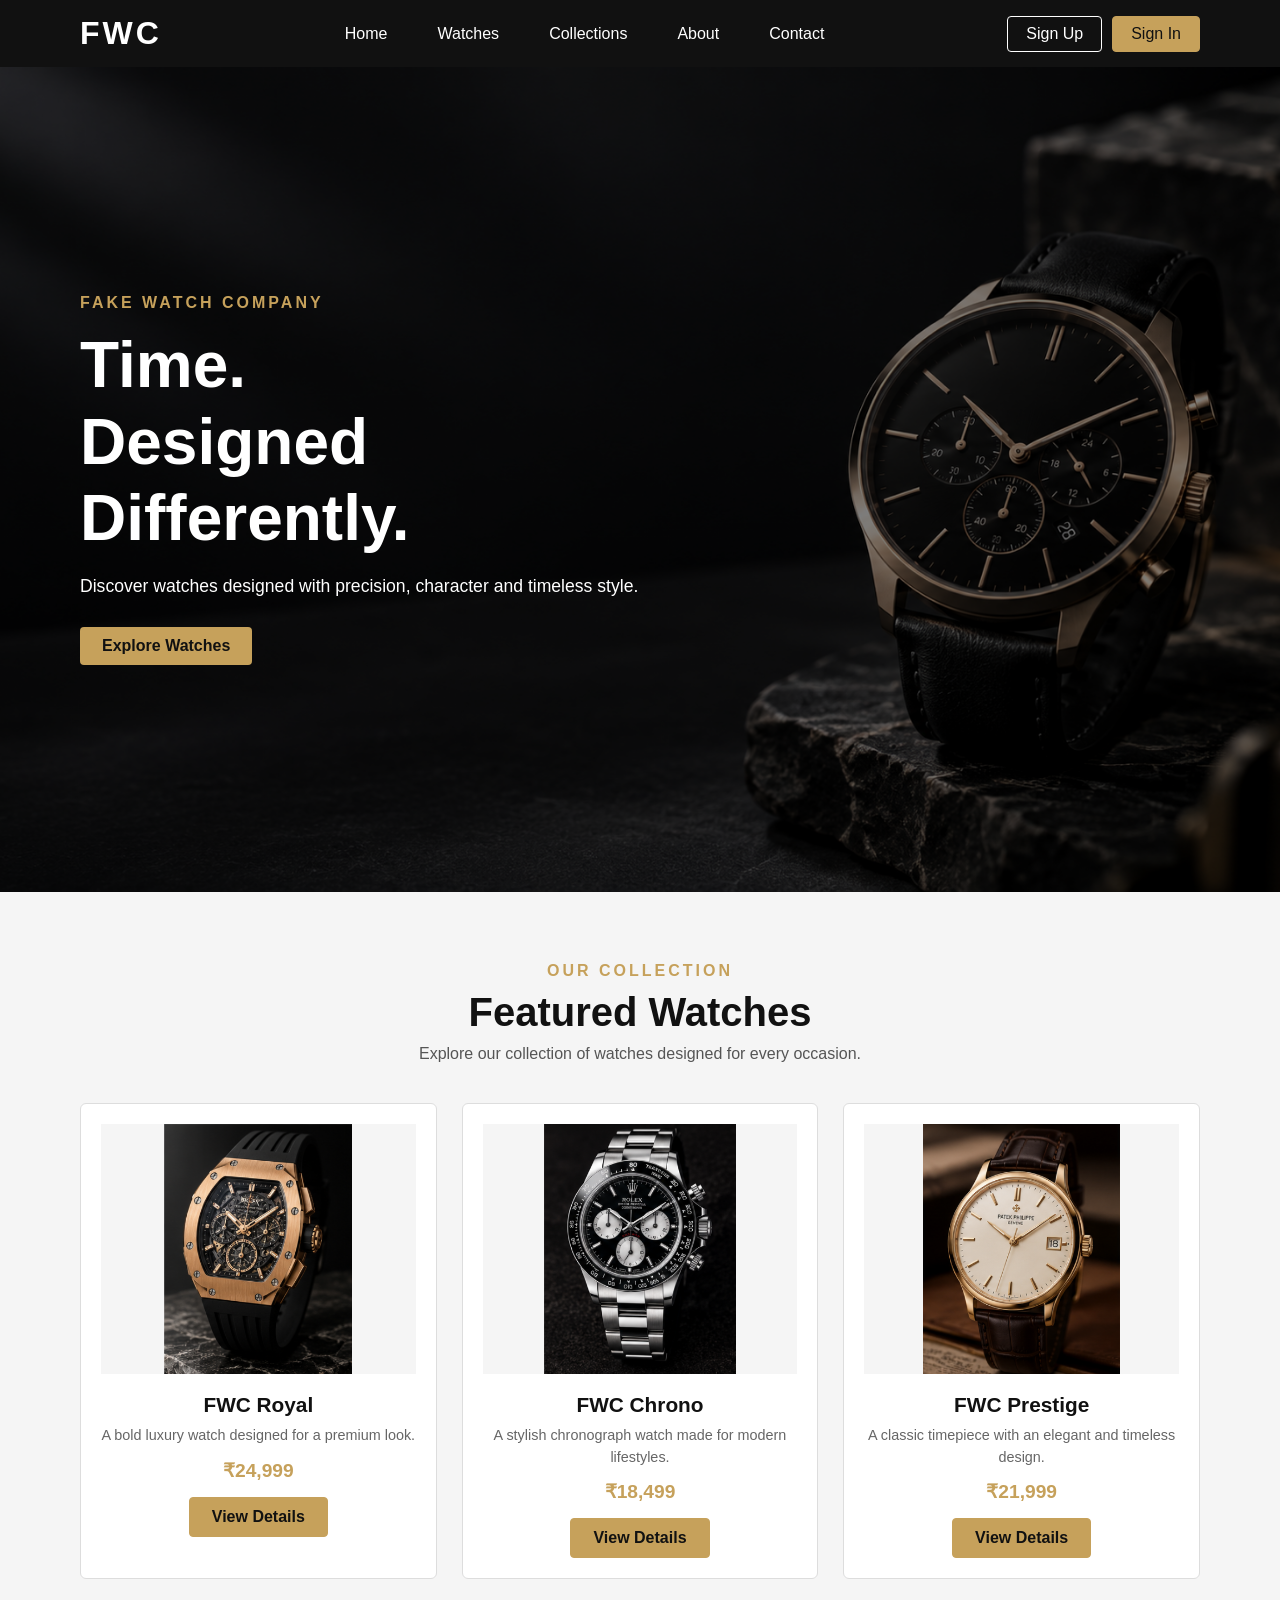
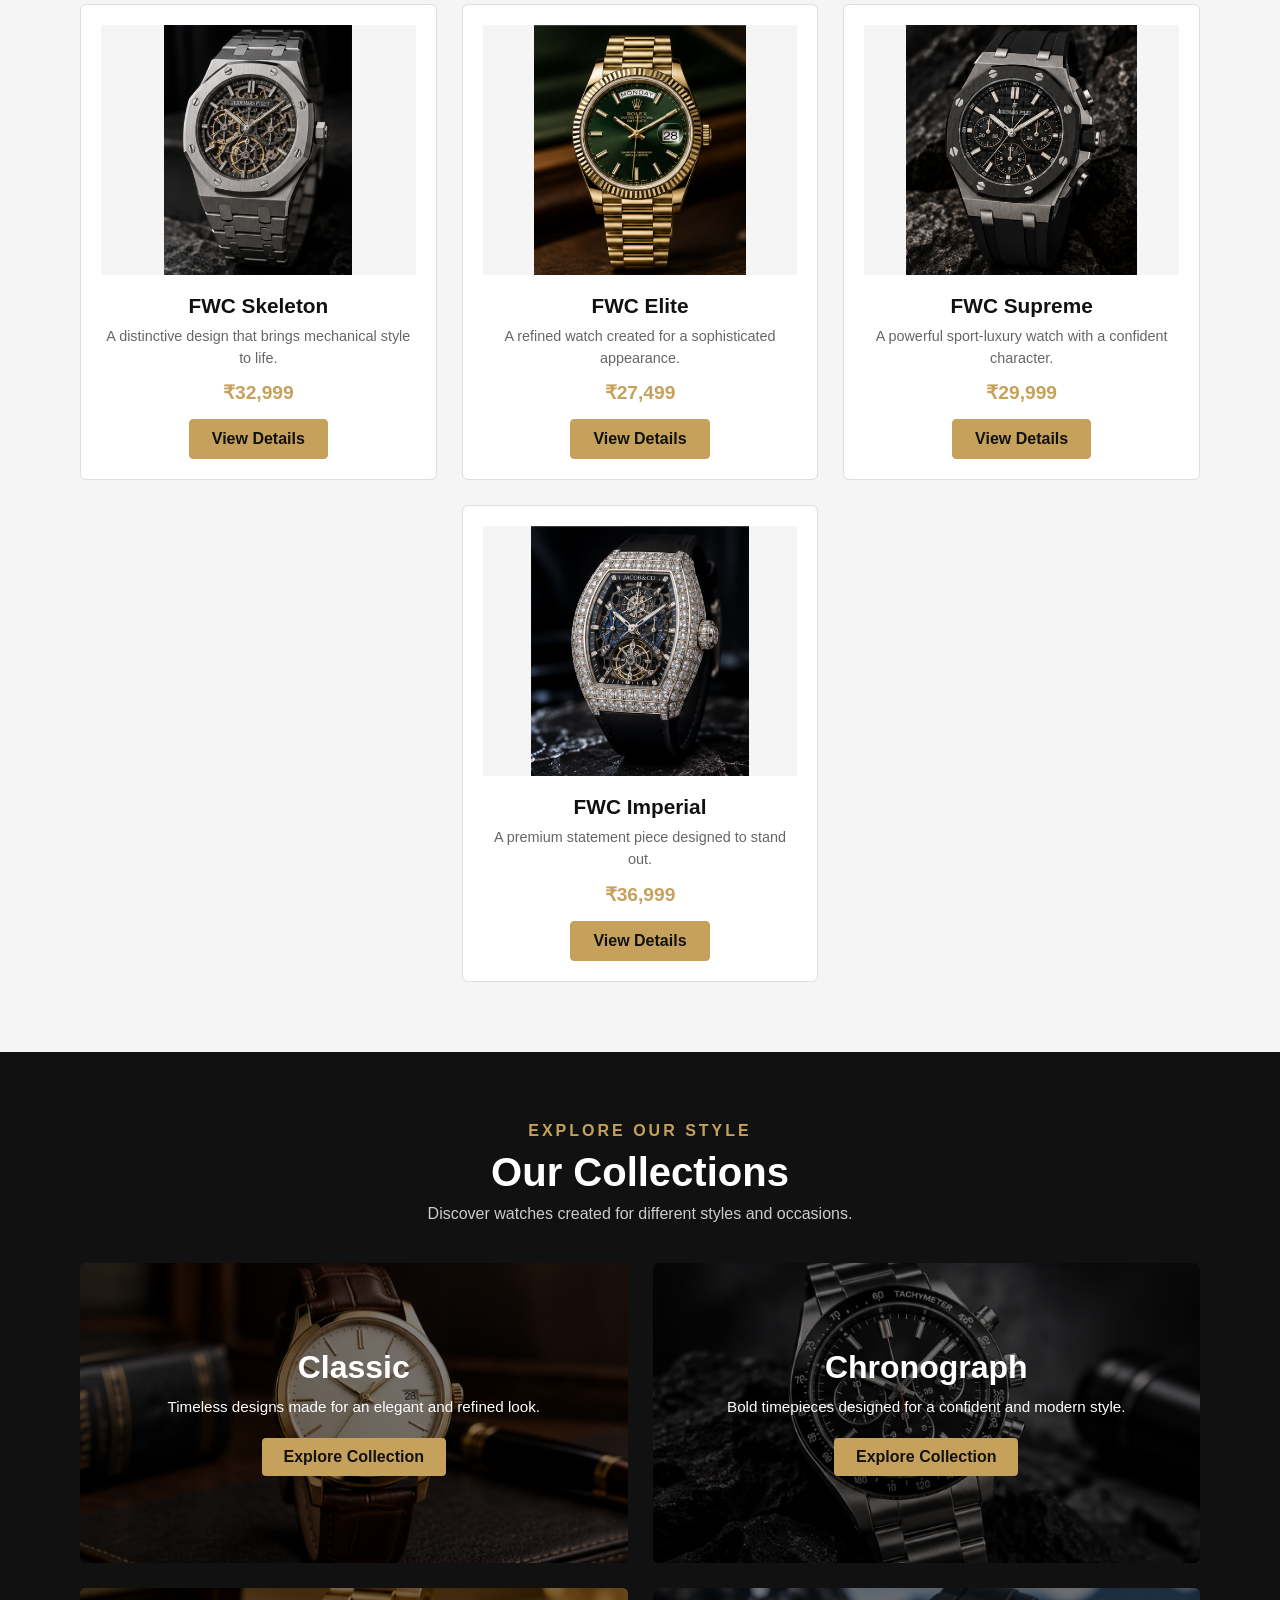
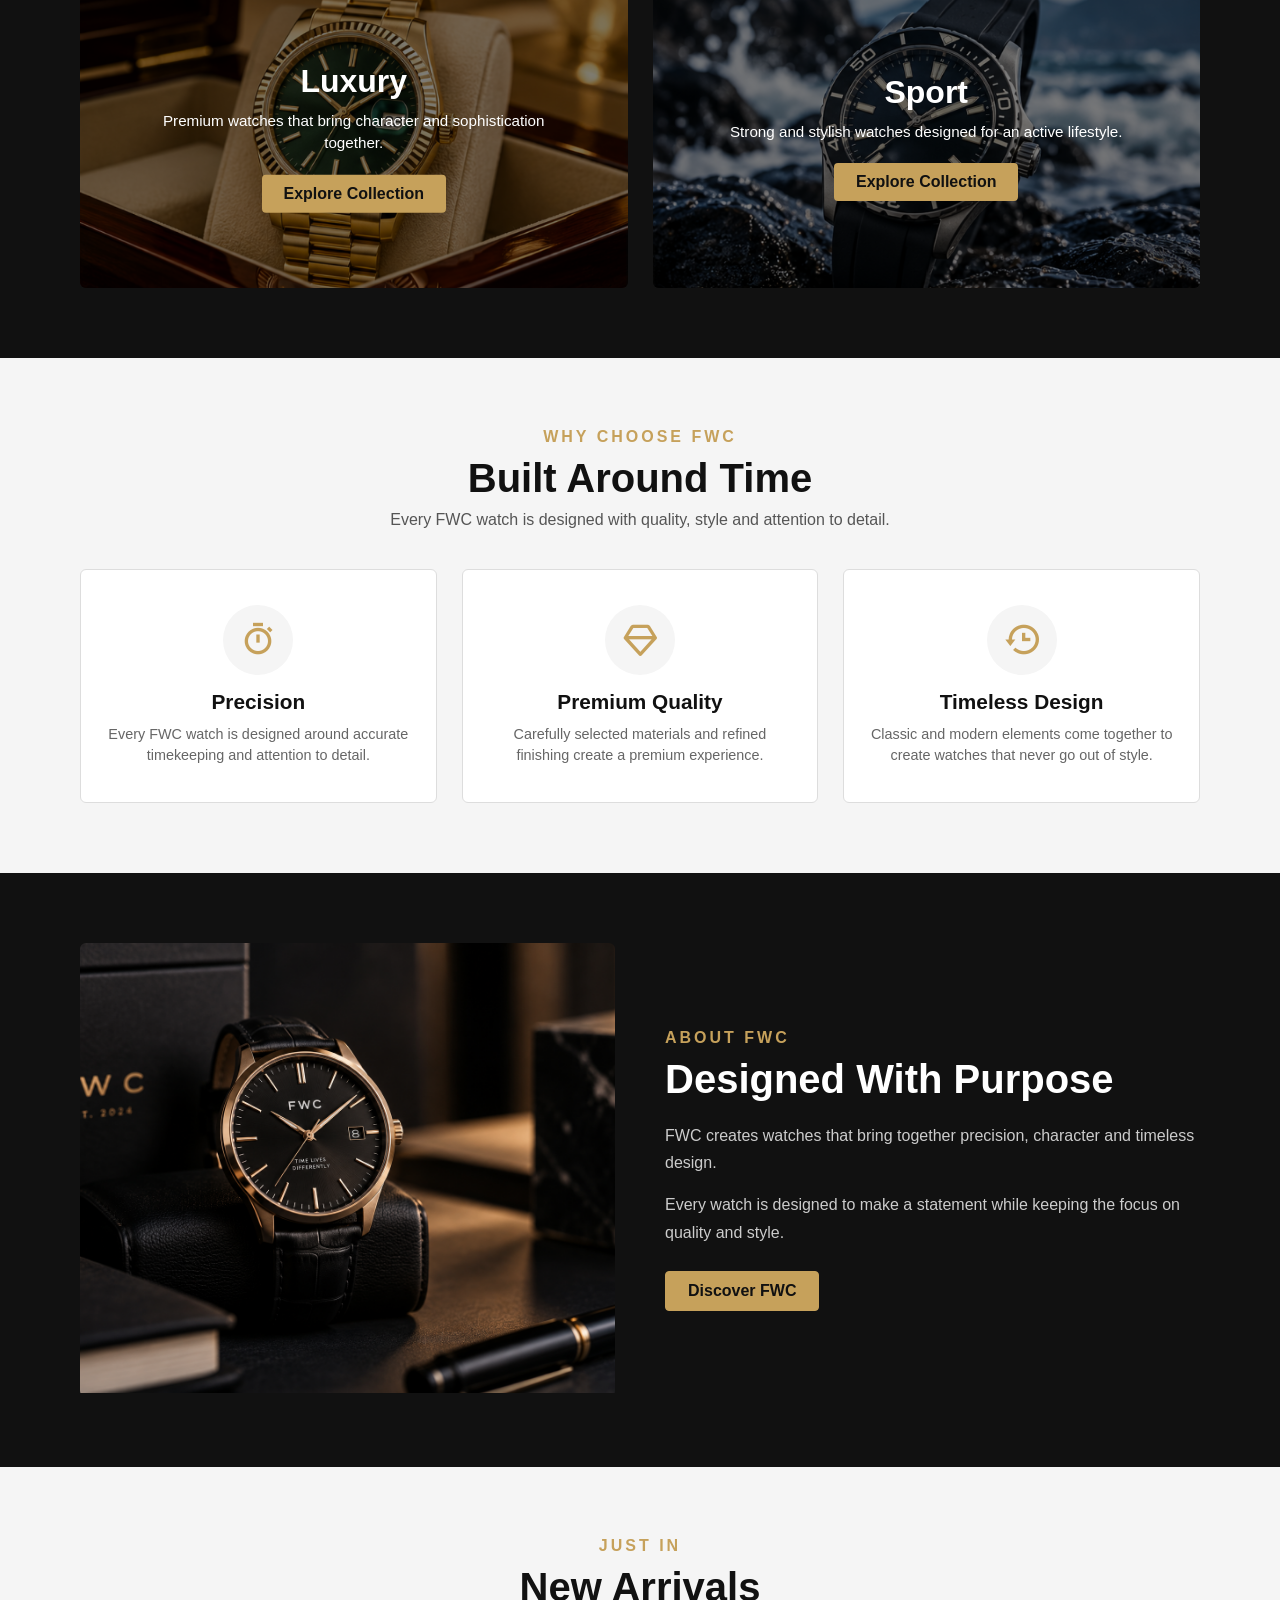
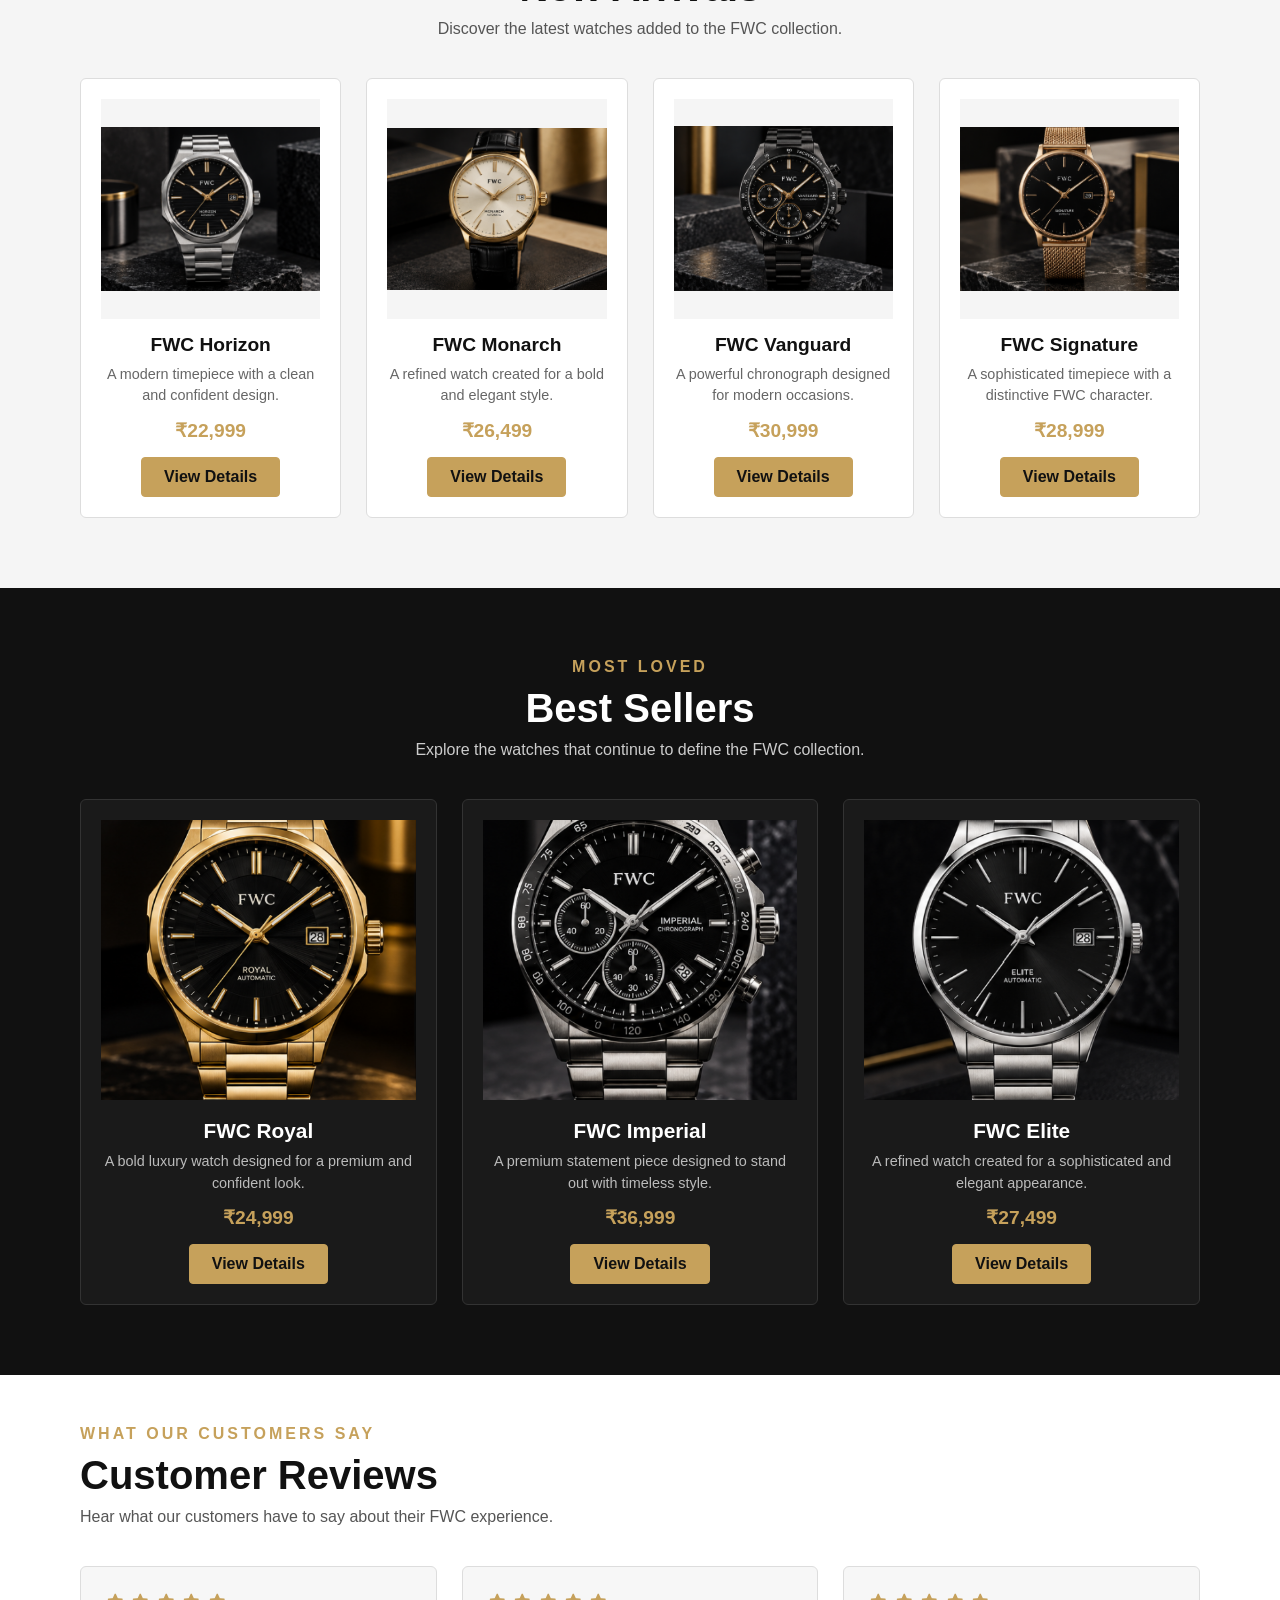
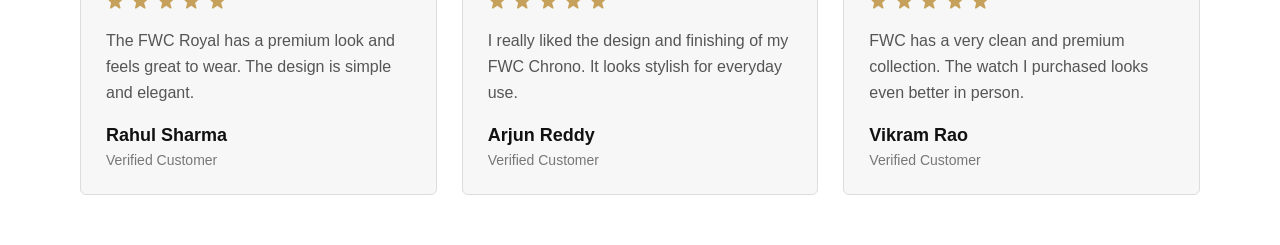
==== commit 427408f7: "Add Day 5 reviews section" ====
--- a/Project/index.html
+++ b/Project/index.html
@@ -464,6 +464,99 @@
 
     </section>
 
+        <!-- Phase-9 -->
+    <!-- Reviews Section -->
+
+    <section class="Reviews">
+
+        <div class="heading">
+
+            <span>WHAT OUR CUSTOMERS SAY</span>
+
+            <h2>Customer Reviews</h2>
+
+            <p>Hear what our customers have to say about their FWC experience.</p>
+
+        </div>
+
+
+        <div class="reviews-container">
+
+            <div class="review-box">
+
+                <div class="review-stars">
+
+                    <i class='bx bxs-star'></i>
+                    <i class='bx bxs-star'></i>
+                    <i class='bx bxs-star'></i>
+                    <i class='bx bxs-star'></i>
+                    <i class='bx bxs-star'></i>
+
+                </div>
+
+                <p>
+                    The FWC Royal has a premium look and feels
+                    great to wear. The design is simple and elegant.
+                </p>
+
+                <h3>Rahul Sharma</h3>
+
+                <span>Verified Customer</span>
+
+            </div>
+
+
+            <div class="review-box">
+
+                <div class="review-stars">
+
+                    <i class='bx bxs-star'></i>
+                    <i class='bx bxs-star'></i>
+                    <i class='bx bxs-star'></i>
+                    <i class='bx bxs-star'></i>
+                    <i class='bx bxs-star'></i>
+
+                </div>
+
+                <p>
+                    I really liked the design and finishing of
+                    my FWC Chrono. It looks stylish for everyday use.
+                </p>
+
+                <h3>Arjun Reddy</h3>
+
+                <span>Verified Customer</span>
+
+            </div>
+
+
+            <div class="review-box">
+
+                <div class="review-stars">
+
+                    <i class='bx bxs-star'></i>
+                    <i class='bx bxs-star'></i>
+                    <i class='bx bxs-star'></i>
+                    <i class='bx bxs-star'></i>
+                    <i class='bx bxs-star'></i>
+
+                </div>
+
+                <p>
+                    FWC has a very clean and premium collection.
+                    The watch I purchased looks even better in person.
+                </p>
+
+                <h3>Vikram Rao</h3>
+
+                <span>Verified Customer</span>
+
+            </div>
+
+        </div>
+
+    </section>
+    
 </body>
 
 </html>
--- a/Project/project.css
+++ b/Project/project.css
@@ -677,4 +677,67 @@
 .best-sellers-container .box .btn:hover {
     background: #fff;
     color: #111;
+}
+
+/* Phase-9 */
+/* Reviews Section */
+
+.Reviews {
+    background: #fff;
+    padding: 50px 80px;
+}
+
+
+.reviews-container {
+    display: grid;
+    grid-template-columns: repeat(3, 1fr);
+    gap: 25px;
+    margin-top: 30px;
+}
+
+
+.review-box {
+    background: #f7f7f7;
+    padding: 25px;
+    border: 1px solid #ddd;
+    border-radius: 6px;
+    transition: 0.3s;
+}
+
+
+.review-box:hover {
+    transform: translateY(-5px);
+    box-shadow: 0 5px 15px rgba(0, 0, 0, 0.15);
+}
+
+
+.review-stars {
+    margin-bottom: 15px;
+}
+
+
+.review-stars i {
+    color: #c6a15b;
+    font-size: 18px;
+    margin-right: 3px;
+}
+
+
+.review-box p {
+    color: #555;
+    line-height: 1.6;
+    margin-bottom: 20px;
+}
+
+
+.review-box h3 {
+    color: #111;
+    font-size: 18px;
+    margin-bottom: 5px;
+}
+
+
+.review-box span {
+    color: #777;
+    font-size: 14px;
 }
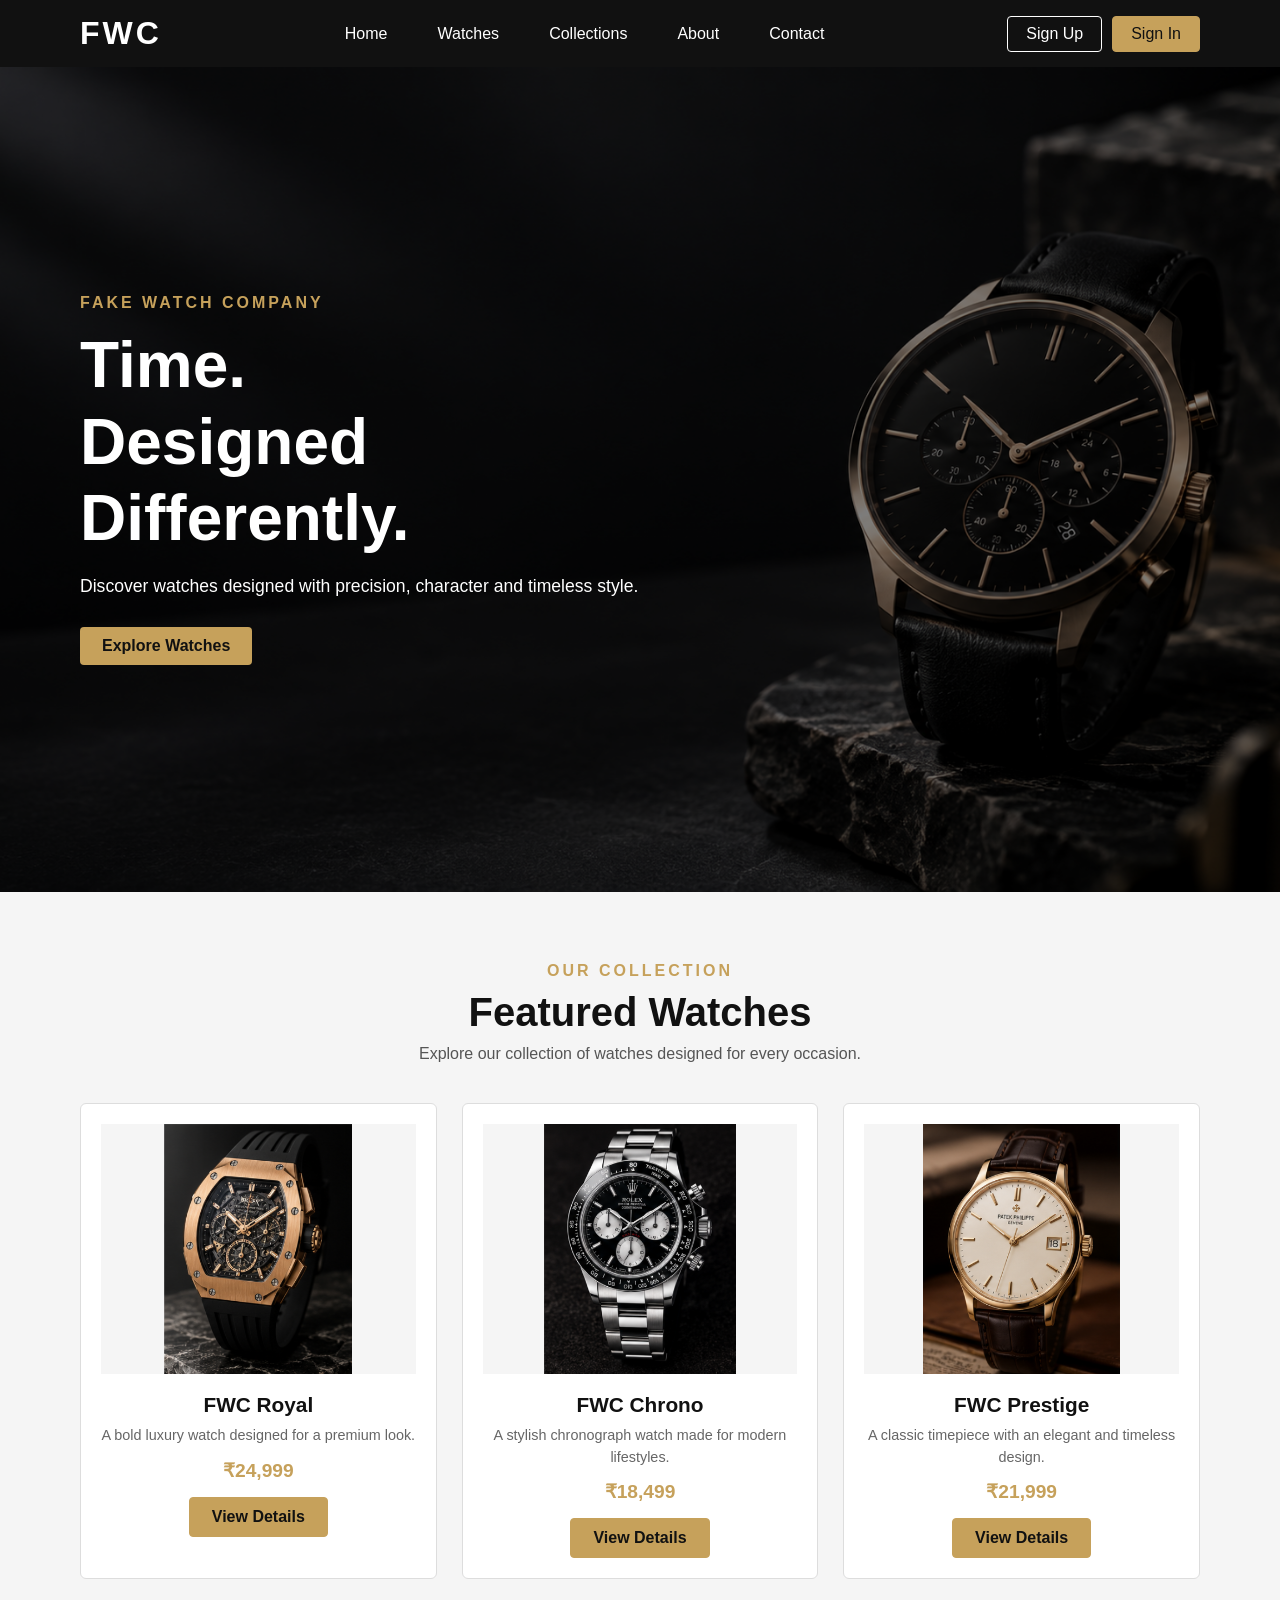
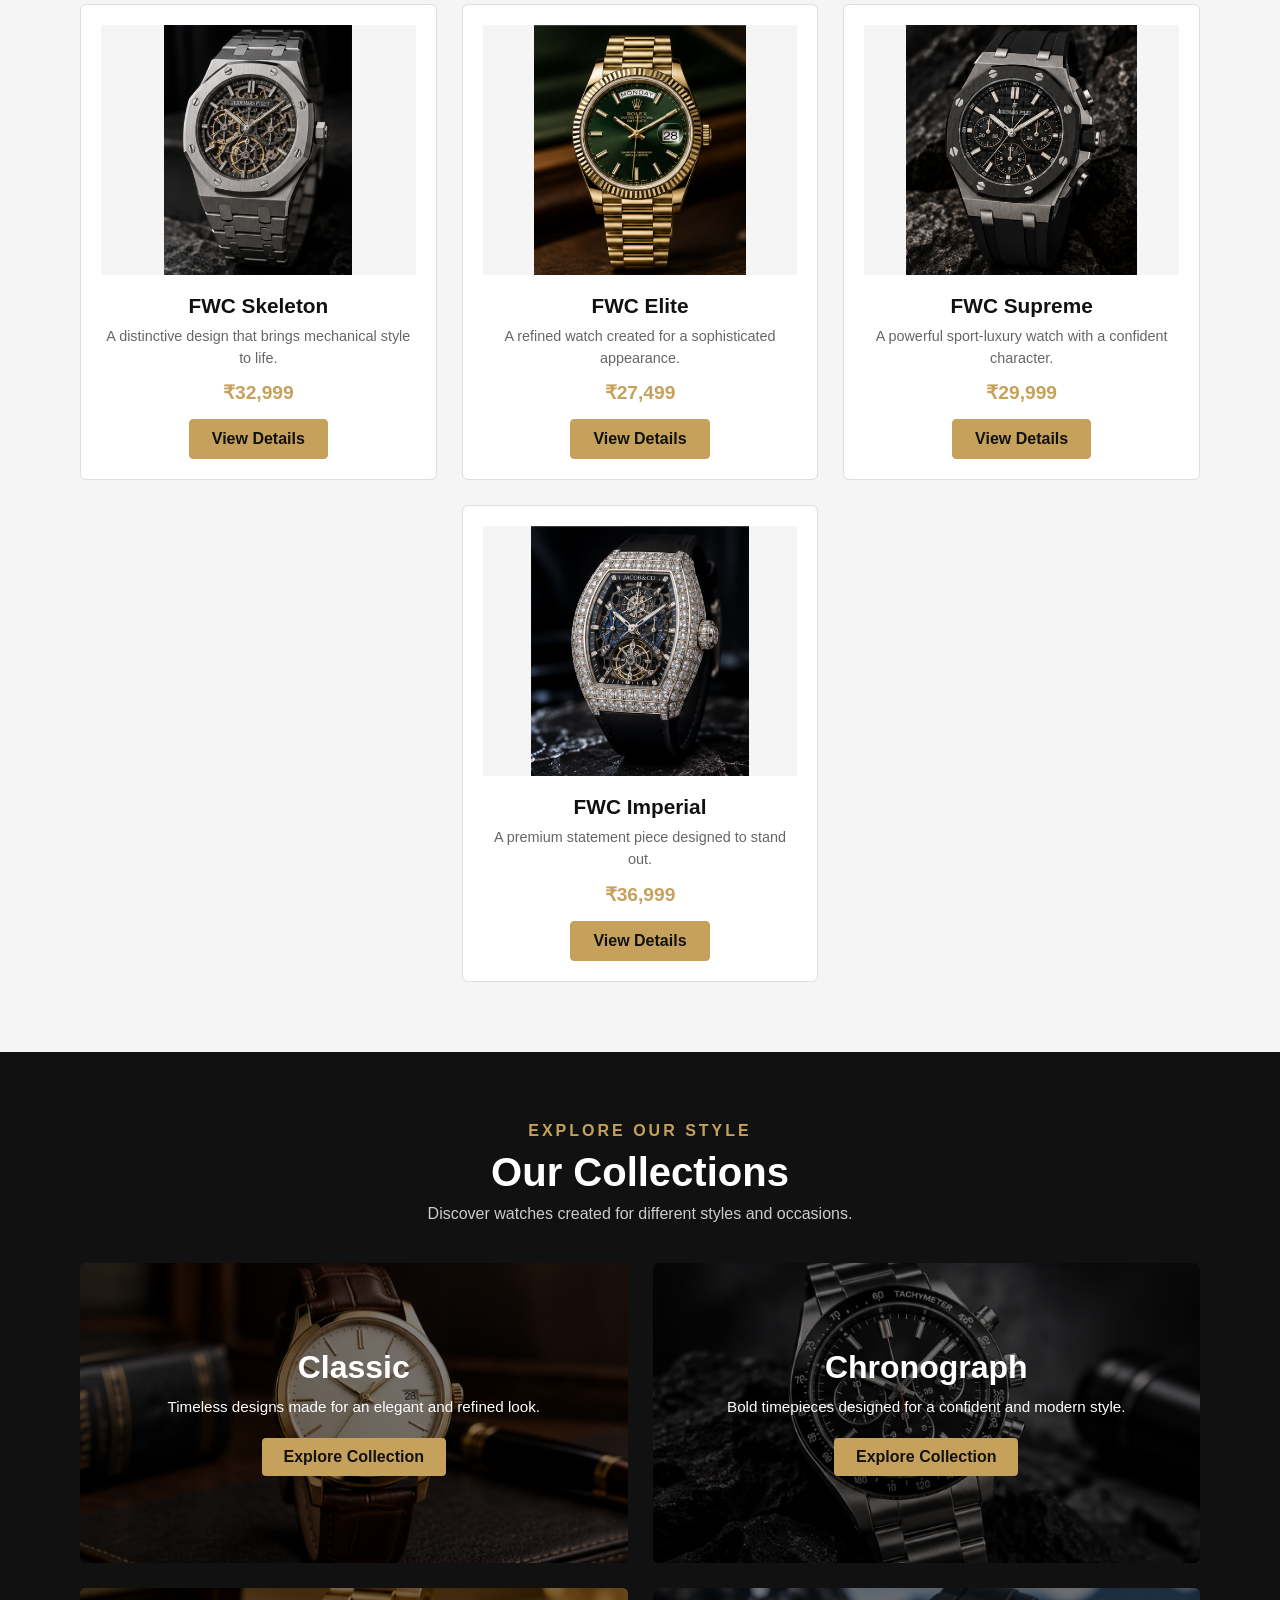
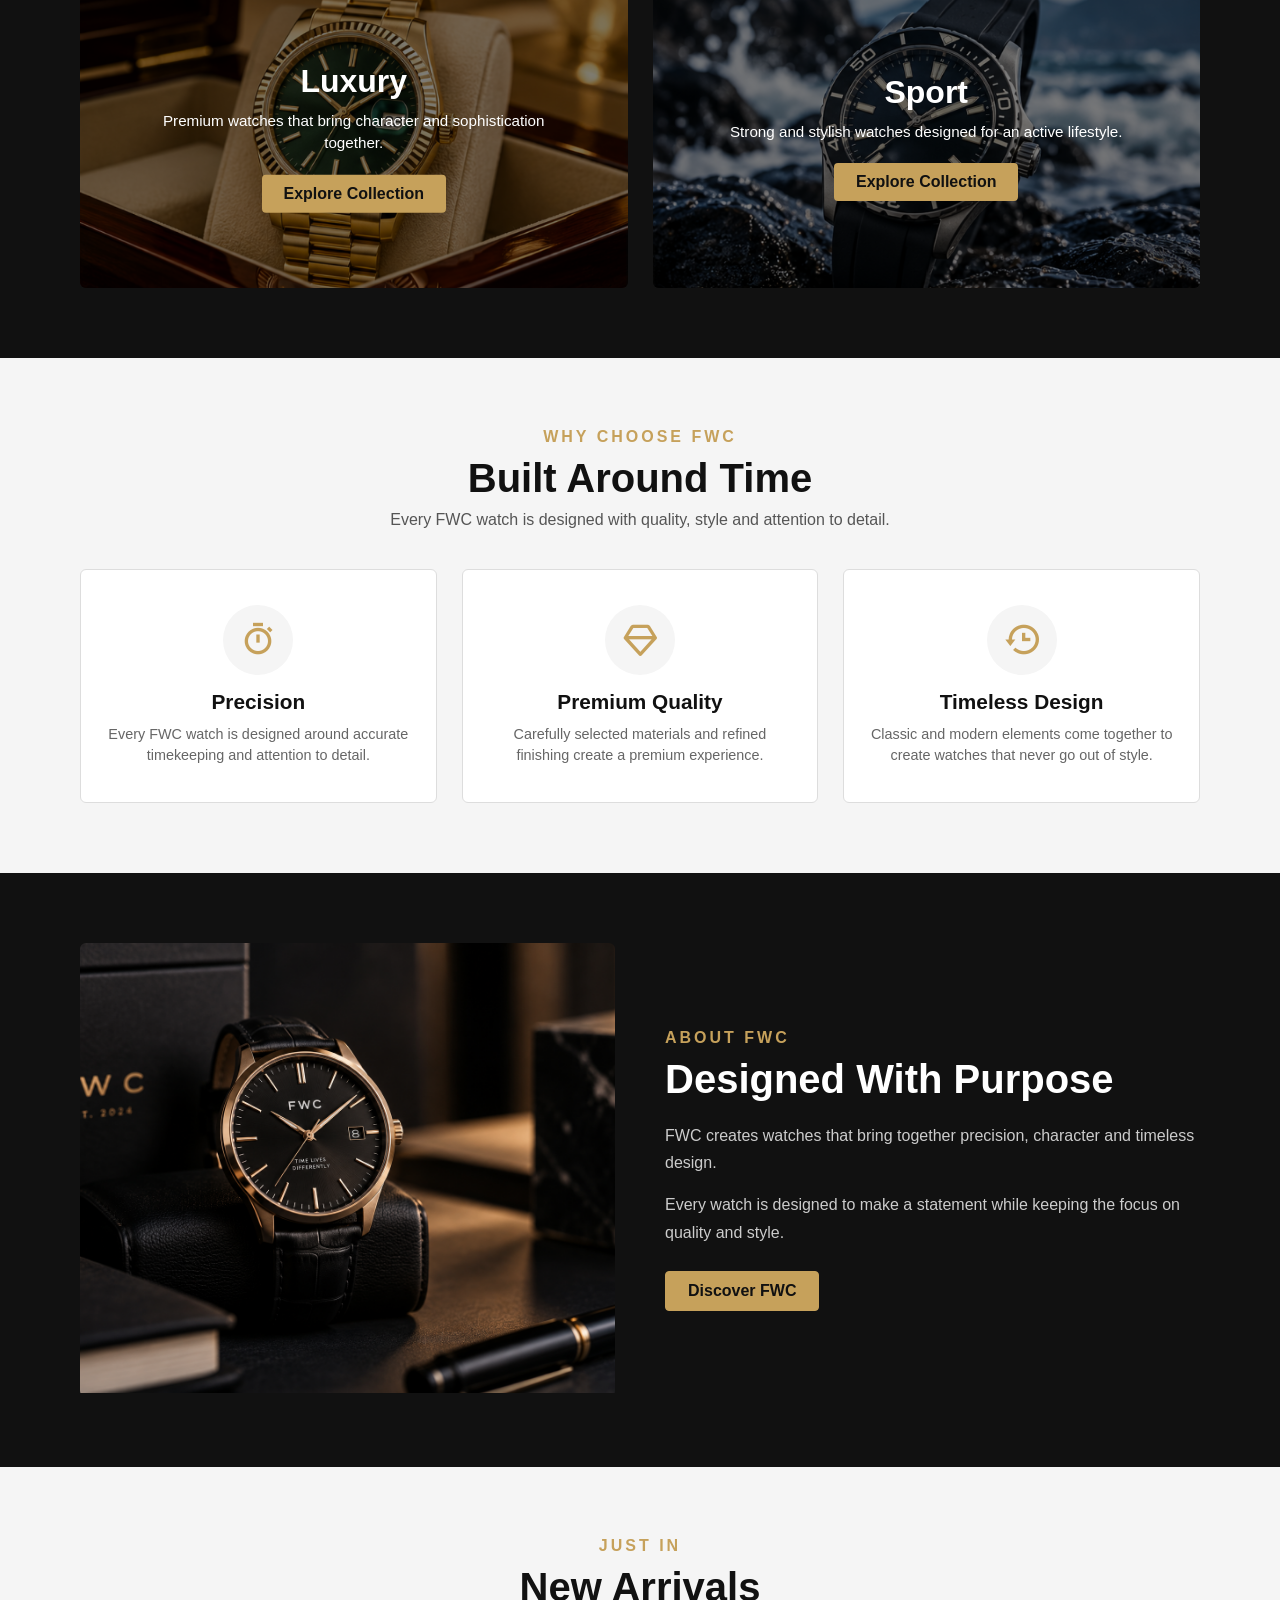
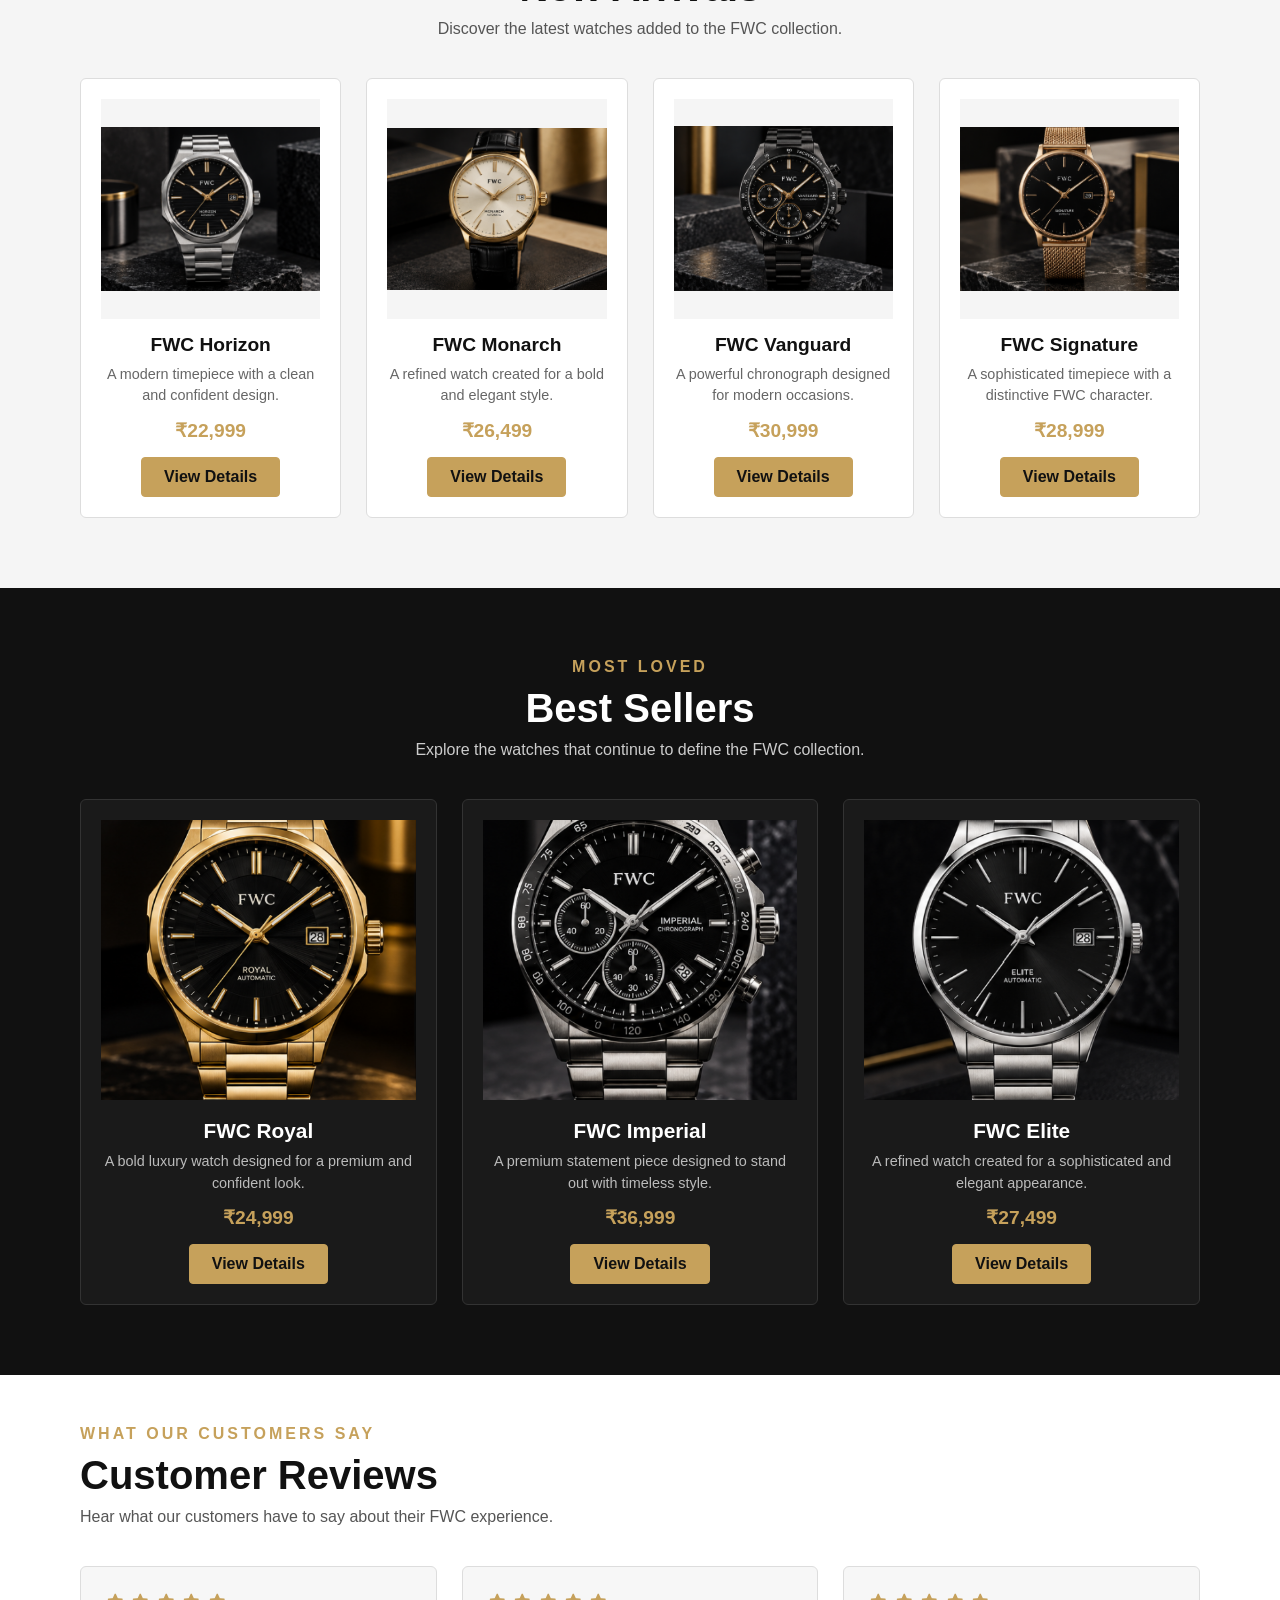
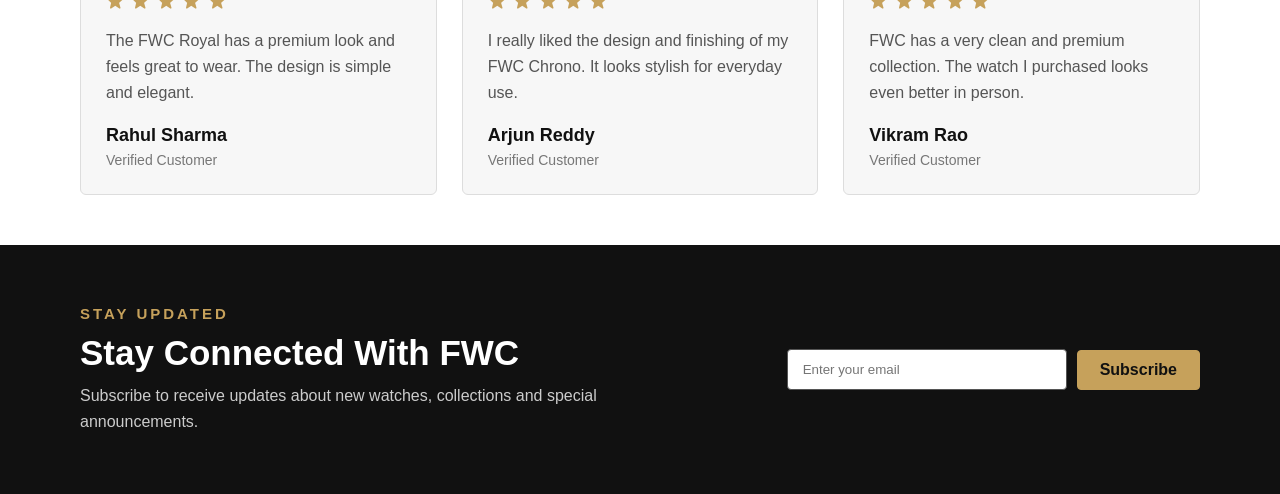
==== commit 5f847c68: "Add Day 5 newsletter section" ====
--- a/Project/index.html
+++ b/Project/index.html
@@ -16,13 +16,9 @@
 
     <!-- Phase-1 -->
     <!-- Header Section -->
-
     <header>
-
         <a href="#" class="logo">FWC</a>
-
         <div class="bx bx-menu" id="menu-icon"></div>
-
         <ul class="navbar">
             <li><a href="#Home">Home</a></li>
             <li><a href="#Watches">Watches</a></li>
@@ -30,359 +26,204 @@
             <li><a href="#About">About</a></li>
             <li><a href="#Contact">Contact</a></li>
         </ul>
-
         <div class="header-btn">
             <a href="#" class="sign-up">Sign Up</a>
             <a href="#" class="sign-in">Sign In</a>
         </div>
-
     </header>
-
 
     <!-- Phase-2 -->
     <!-- Home Section -->
-
     <section class="Home" id="Home">
-
         <div class="text">
-
             <span>FAKE WATCH COMPANY</span>
-
             <h1>Time.<br>Designed Differently.</h1>
-
             <p>
                 Discover watches designed with precision,
                 character and timeless style.
             </p>
-
             <a href="#Watches" class="btn">Explore Watches</a>
-
-        </div>
-
+        </div>
     </section>
 
     <!-- Phase-3 -->
     <!-- Featured Watches Section -->
-
     <section class="Watches" id="Watches">
-
-        <div class="heading">
-
+        <div class="heading">
             <span>OUR COLLECTION</span>
-
             <h2>Featured Watches</h2>
-
             <p>Explore our collection of watches designed for every occasion.</p>
-
-        </div>
-
+        </div>
 
         <div class="watches-container">
-
-            <div class="box">
-
+            <div class="box">
                 <img src="img/watch-1.png" alt="FWC Royal Watch">
-
                 <h2>FWC Royal</h2>
-
                 <p>A bold luxury watch designed for a premium look.</p>
-
                 <h3>₹24,999</h3>
-
-                <a href="#" class="btn">View Details</a>
-
-            </div>
-
-
-            <div class="box">
-
+                <a href="#" class="btn">View Details</a>
+            </div>
+
+            <div class="box">
                 <img src="img/watch-2.png" alt="FWC Chrono Watch">
-
                 <h2>FWC Chrono</h2>
-
                 <p>A stylish chronograph watch made for modern lifestyles.</p>
-
                 <h3>₹18,499</h3>
-
-                <a href="#" class="btn">View Details</a>
-
-            </div>
-
-
-            <div class="box">
-
+                <a href="#" class="btn">View Details</a>
+            </div>
+
+            <div class="box">
                 <img src="img/watch-3.png" alt="FWC Prestige Watch">
-
                 <h2>FWC Prestige</h2>
-
                 <p>A classic timepiece with an elegant and timeless design.</p>
-
                 <h3>₹21,999</h3>
-
-                <a href="#" class="btn">View Details</a>
-
-            </div>
-
-
-            <div class="box">
-
+                <a href="#" class="btn">View Details</a>
+            </div>
+
+            <div class="box">
                 <img src="img/watch-4.png" alt="FWC Skeleton Watch">
-
                 <h2>FWC Skeleton</h2>
-
                 <p>A distinctive design that brings mechanical style to life.</p>
-
                 <h3>₹32,999</h3>
-
-                <a href="#" class="btn">View Details</a>
-
-            </div>
-
-
-            <div class="box">
-
+                <a href="#" class="btn">View Details</a>
+            </div>
+
+            <div class="box">
                 <img src="img/watch-5.png" alt="FWC Elite Watch">
-
                 <h2>FWC Elite</h2>
-
                 <p>A refined watch created for a sophisticated appearance.</p>
-
                 <h3>₹27,499</h3>
-
-                <a href="#" class="btn">View Details</a>
-
-            </div>
-
-
-            <div class="box">
-
+                <a href="#" class="btn">View Details</a>
+            </div>
+
+            <div class="box">
                 <img src="img/watch-6.png" alt="FWC Supreme Watch">
-
                 <h2>FWC Supreme</h2>
-
                 <p>A powerful sport-luxury watch with a confident character.</p>
-
                 <h3>₹29,999</h3>
-
-                <a href="#" class="btn">View Details</a>
-
-            </div>
-
+                <a href="#" class="btn">View Details</a>
+            </div>
 
             <div class="box last-box">
-
                 <img src="img/watch-7.png" alt="FWC Imperial Watch">
-
                 <h2>FWC Imperial</h2>
-
                 <p>A premium statement piece designed to stand out.</p>
-
                 <h3>₹36,999</h3>
-
-                <a href="#" class="btn">View Details</a>
-
-            </div>
-
-        </div>
-
+                <a href="#" class="btn">View Details</a>
+            </div>
+        </div>
         </section>
-
 
     <!-- Phase-4 -->
     <!-- Collections Section -->
-
     <section class="Collections" id="Collections">
-
-        <div class="heading">
-
+        <div class="heading">
             <span>EXPLORE OUR STYLE</span>
-
             <h2>Our Collections</h2>
-
             <p>Discover watches created for different styles and occasions.</p>
-
-        </div>
-
+        </div>
 
         <div class="collections-container">
-
             <div class="collection-box">
-
                 <img src="img/classic.png" alt="Classic Watch Collection">
-
                 <div class="collection-text">
-
                     <h2>Classic</h2>
-
                     <p>Timeless designs made for an elegant and refined look.</p>
-
                     <a href="#" class="btn">Explore Collection</a>
-
-                </div>
-
-            </div>
-
+                </div>
+            </div>
 
             <div class="collection-box">
-
                 <img src="img/chronograph.png" alt="Chronograph Watch Collection">
-
                 <div class="collection-text">
-
                     <h2>Chronograph</h2>
-
                     <p>Bold timepieces designed for a confident and modern style.</p>
-
                     <a href="#" class="btn">Explore Collection</a>
-
-                </div>
-
-            </div>
-
+                </div>
+            </div>
 
             <div class="collection-box">
-
                 <img src="img/luxury.png" alt="Luxury Watch Collection">
-
                 <div class="collection-text">
-
                     <h2>Luxury</h2>
-
                     <p>Premium watches that bring character and sophistication together.</p>
-
                     <a href="#" class="btn">Explore Collection</a>
-
-                </div>
-
-            </div>
-
+                </div>
+            </div>
 
             <div class="collection-box">
-
                 <img src="img/sport.png" alt="Sport Watch Collection">
-
                 <div class="collection-text">
-
                     <h2>Sport</h2>
-
                     <p>Strong and stylish watches designed for an active lifestyle.</p>
-
                     <a href="#" class="btn">Explore Collection</a>
-
-                </div>
-
-            </div>
-
-        </div>
-
-    </section>
-
-        <!-- Phase-5 -->
+                </div>
+            </div>
+        </div>
+    </section>
+
+    <!-- Phase-5 -->
     <!-- Features Section -->
-
     <section class="Features">
-
-        <div class="heading">
-
+        <div class="heading">
             <span>WHY CHOOSE FWC</span>
-
             <h2>Built Around Time</h2>
-
             <p>Every FWC watch is designed with quality, style and attention to detail.</p>
-
-        </div>
-
+        </div>
 
         <div class="features-container">
-
             <div class="feature-box">
-
                 <i class='bx bx-stopwatch'></i>
-
                 <h2>Precision</h2>
-
                 <p>Every FWC watch is designed around accurate timekeeping and attention to detail.</p>
-
-            </div>
-
+            </div>
 
             <div class="feature-box">
-
                 <i class='bx bx-diamond'></i>
-
                 <h2>Premium Quality</h2>
-
                 <p>Carefully selected materials and refined finishing create a premium experience.</p>
-
-            </div>
-
+            </div>
 
             <div class="feature-box">
-
                 <i class='bx bx-history'></i>
-
                 <h2>Timeless Design</h2>
-
                 <p>Classic and modern elements come together to create watches that never go out of style.</p>
-
-            </div>
-
-        </div>
-
-    </section>
-
-        <!-- Phase-6 -->
+            </div>
+        </div>
+    </section>
+
+    <!-- Phase-6 -->
     <!-- About FWC Section -->
-
     <section class="About" id="About">
-
         <div class="about-container">
-
             <div class="about-image">
                 <img src="img/about-watch.png" alt="About FWC Watch">
             </div>
-
             <div class="about-text">
-
                 <span>ABOUT FWC</span>
-
                 <h2>Designed With Purpose</h2>
-
                 <p>
                     FWC creates watches that bring together
                     precision, character and timeless design.
                 </p>
-
                 <p>
                     Every watch is designed to make a statement
                     while keeping the focus on quality and style.
                 </p>
-
                 <a href="#" class="btn">Discover FWC</a>
-
-            </div>
-
-        </div>
-
-    </section>
-
-        <!-- Phase-7 -->
+            </div>
+        </div>
+    </section>
+
+    <!-- Phase-7 -->
     <!-- New Arrivals Section -->
-
     <section class="New-Arrivals">
-
-        <div class="heading">
-
+        <div class="heading">
             <span>JUST IN</span>
-
             <h2>New Arrivals</h2>
-
             <p>Discover the latest watches added to the FWC collection.</p>
-
-        </div>
-
+        </div>
         <div class="new-arrivals-container">
-
             <div class="box">
                 <img src="img/new-watch-1.png" alt="FWC Horizon Watch">
                 <h2>FWC Horizon</h2>
@@ -414,28 +255,19 @@
                 <h3>₹28,999</h3>
                 <a href="#" class="btn">View Details</a>
             </div>
-
-        </div>
-
-    </section>
-
-        <!-- Phase-8 -->
+        </div>
+    </section>
+
+    <!-- Phase-8 -->
     <!-- Best Sellers Section -->
-
     <section class="Best-Sellers">
-
-        <div class="heading">
-
+        <div class="heading">
             <span>MOST LOVED</span>
-
             <h2>Best Sellers</h2>
-
             <p>Explore the watches that continue to define the FWC collection.</p>
-
         </div>
 
         <div class="best-sellers-container">
-
             <div class="box">
                 <img src="img/best-watch-1.png" alt="FWC Royal Watch">
                 <h2>FWC Royal</h2>
@@ -459,104 +291,84 @@
                 <h3>₹27,499</h3>
                 <a href="#" class="btn">View Details</a>
             </div>
-
-        </div>
-
-    </section>
-
-        <!-- Phase-9 -->
+        </div>
+    </section>
+
+    <!-- Phase-9 -->
     <!-- Reviews Section -->
-
     <section class="Reviews">
-
-        <div class="heading">
-
+        <div class="heading">
             <span>WHAT OUR CUSTOMERS SAY</span>
-
             <h2>Customer Reviews</h2>
-
             <p>Hear what our customers have to say about their FWC experience.</p>
-
-        </div>
-
-
+        </div>
         <div class="reviews-container">
-
             <div class="review-box">
-
                 <div class="review-stars">
-
-                    <i class='bx bxs-star'></i>
-                    <i class='bx bxs-star'></i>
-                    <i class='bx bxs-star'></i>
-                    <i class='bx bxs-star'></i>
-                    <i class='bx bxs-star'></i>
-
-                </div>
-
+                    <i class='bx bxs-star'></i>
+                    <i class='bx bxs-star'></i>
+                    <i class='bx bxs-star'></i>
+                    <i class='bx bxs-star'></i>
+                    <i class='bx bxs-star'></i>
+                </div>
                 <p>
                     The FWC Royal has a premium look and feels
                     great to wear. The design is simple and elegant.
                 </p>
-
                 <h3>Rahul Sharma</h3>
-
                 <span>Verified Customer</span>
-
-            </div>
-
-
+            </div>
             <div class="review-box">
-
                 <div class="review-stars">
-
-                    <i class='bx bxs-star'></i>
-                    <i class='bx bxs-star'></i>
-                    <i class='bx bxs-star'></i>
-                    <i class='bx bxs-star'></i>
-                    <i class='bx bxs-star'></i>
-
-                </div>
-
+                    <i class='bx bxs-star'></i>
+                    <i class='bx bxs-star'></i>
+                    <i class='bx bxs-star'></i>
+                    <i class='bx bxs-star'></i>
+                    <i class='bx bxs-star'></i>
+                </div>
                 <p>
                     I really liked the design and finishing of
                     my FWC Chrono. It looks stylish for everyday use.
                 </p>
-
                 <h3>Arjun Reddy</h3>
-
                 <span>Verified Customer</span>
-
-            </div>
-
-
+            </div>
             <div class="review-box">
-
                 <div class="review-stars">
-
-                    <i class='bx bxs-star'></i>
-                    <i class='bx bxs-star'></i>
-                    <i class='bx bxs-star'></i>
-                    <i class='bx bxs-star'></i>
-                    <i class='bx bxs-star'></i>
-
-                </div>
-
+                    <i class='bx bxs-star'></i>
+                    <i class='bx bxs-star'></i>
+                    <i class='bx bxs-star'></i>
+                    <i class='bx bxs-star'></i>
+                    <i class='bx bxs-star'></i>
+                </div>
                 <p>
                     FWC has a very clean and premium collection.
                     The watch I purchased looks even better in person.
                 </p>
-
                 <h3>Vikram Rao</h3>
-
                 <span>Verified Customer</span>
-
-            </div>
-
-        </div>
-
-    </section>
-    
+            </div>
+        </div>
+    </section>
+
+    <!-- Phase-10 -->
+    <!-- Newsletter Section -->
+    <section class="Newsletter">
+        <div class="newsletter-container">
+            <div class="newsletter-text">
+                <span>STAY UPDATED</span>
+                <h2>Stay Connected With FWC</h2>
+                <p>
+                    Subscribe to receive updates about new watches,
+                    collections and special announcements.
+                </p>
+            </div>
+            <div class="newsletter-form">
+                <input type="email" placeholder="Enter your email">
+                <a href="#" class="btn">Subscribe</a>
+            </div>
+        </div>
+    </section>
 </body>
 
 </html>
--- a/Project/project.css
+++ b/Project/project.css
@@ -680,13 +680,10 @@
 }
 
 /* Phase-9 */
-/* Reviews Section */
-
 .Reviews {
     background: #fff;
     padding: 50px 80px;
 }
-
 
 .reviews-container {
     display: grid;
@@ -695,7 +692,6 @@
     margin-top: 30px;
 }
 
-
 .review-box {
     background: #f7f7f7;
     padding: 25px;
@@ -704,24 +700,20 @@
     transition: 0.3s;
 }
 
-
 .review-box:hover {
     transform: translateY(-5px);
     box-shadow: 0 5px 15px rgba(0, 0, 0, 0.15);
 }
 
-
 .review-stars {
     margin-bottom: 15px;
 }
-
 
 .review-stars i {
     color: #c6a15b;
     font-size: 18px;
     margin-right: 3px;
 }
-
 
 .review-box p {
     color: #555;
@@ -729,15 +721,67 @@
     margin-bottom: 20px;
 }
 
-
 .review-box h3 {
     color: #111;
     font-size: 18px;
     margin-bottom: 5px;
 }
-
 
 .review-box span {
     color: #777;
     font-size: 14px;
+}
+
+/* Phase-10 */
+.Newsletter {
+    background: #111;
+    padding: 60px 80px;
+}
+
+.newsletter-container {
+    display: flex;
+    justify-content: space-between;
+    align-items: center;
+    gap: 40px;
+}
+
+.newsletter-text {
+    max-width: 600px;
+}
+
+.newsletter-text span {
+    color: #c6a15b;
+    font-size: 15px;
+    font-weight: 600;
+    letter-spacing: 3px;
+}
+
+.newsletter-text h2 {
+    color: #fff;
+    font-size: 35px;
+    margin: 10px 0;
+}
+
+.newsletter-text p {
+    color: #ccc;
+    line-height: 1.6;
+}
+
+.newsletter-form {
+    display: flex;
+    align-items: center;
+    gap: 10px;
+}
+
+.newsletter-form input {
+    width: 280px;
+    padding: 12px 15px;
+    border: 1px solid #555;
+    border-radius: 4px;
+    outline: none;
+    font-family: 'Poppins', sans-serif;
+}
+
+.newsletter-form .btn {
+    border: 1px solid #c6a15b;
 }
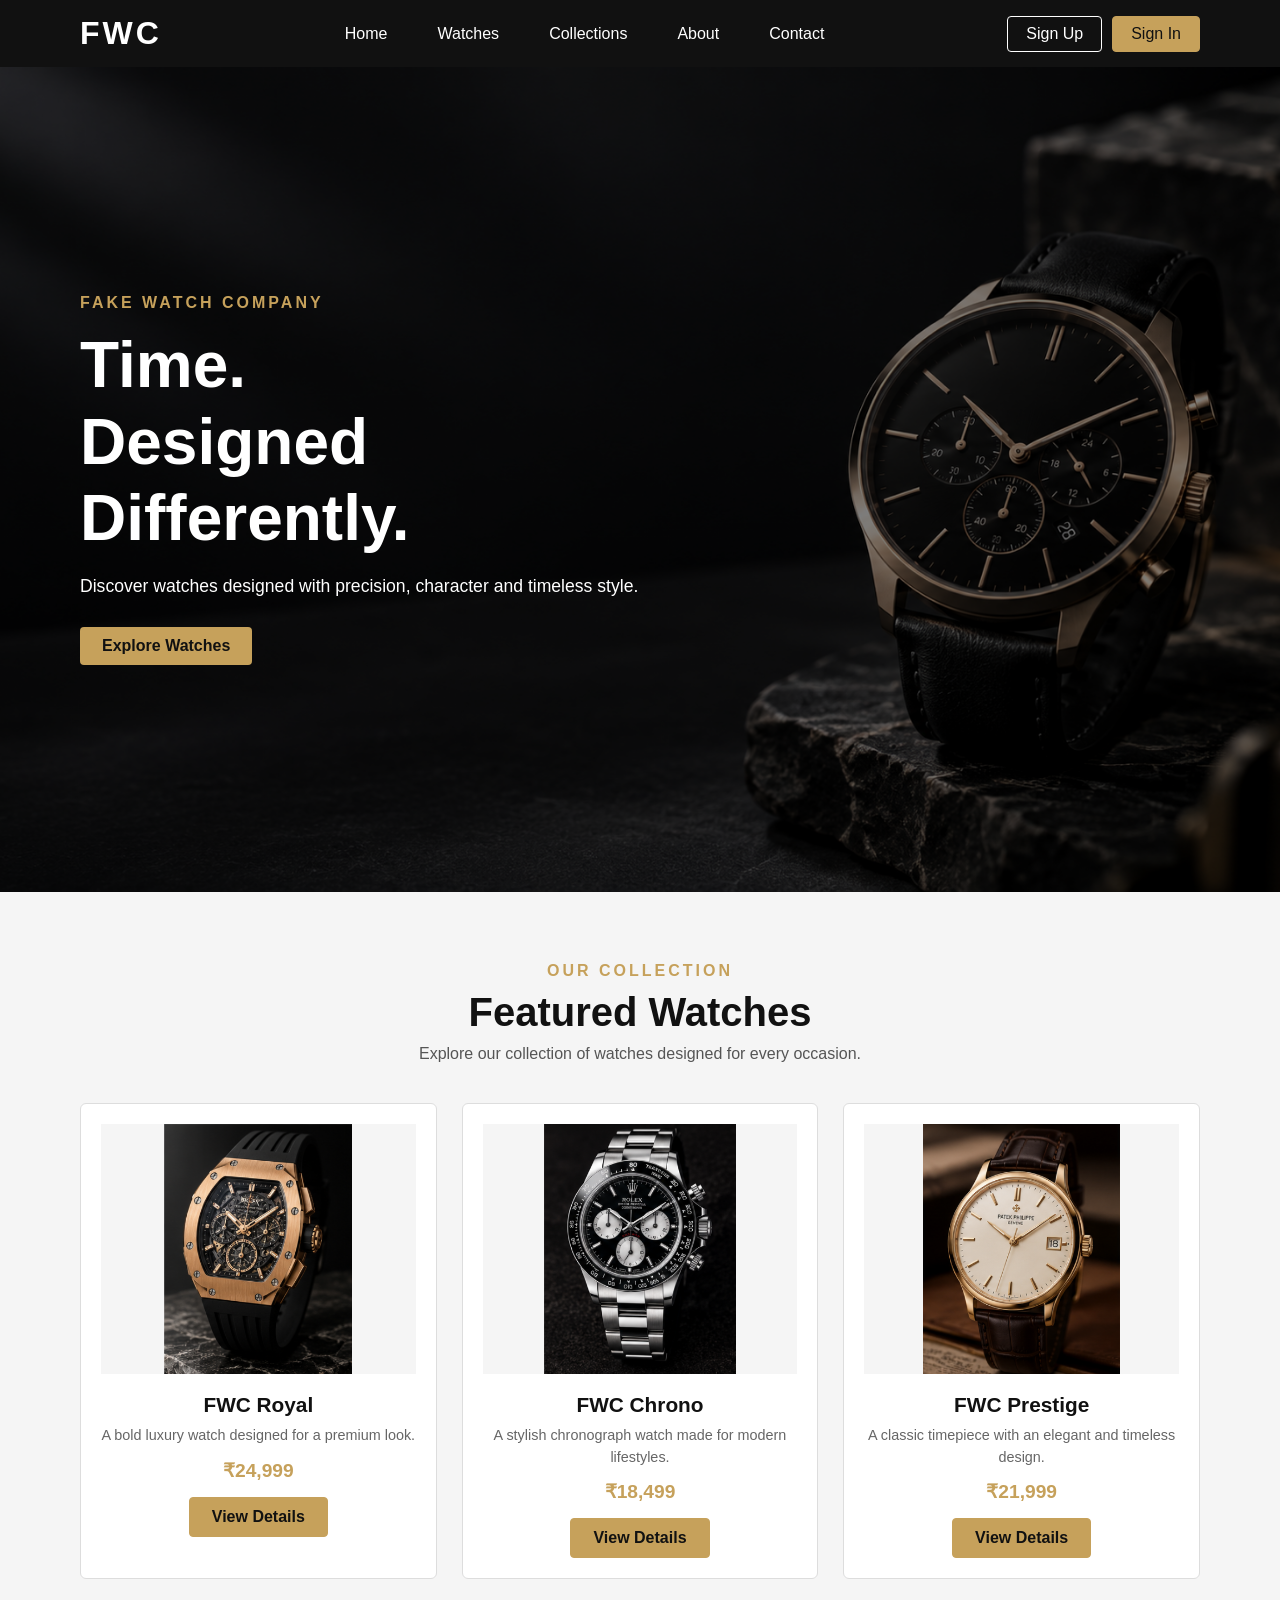
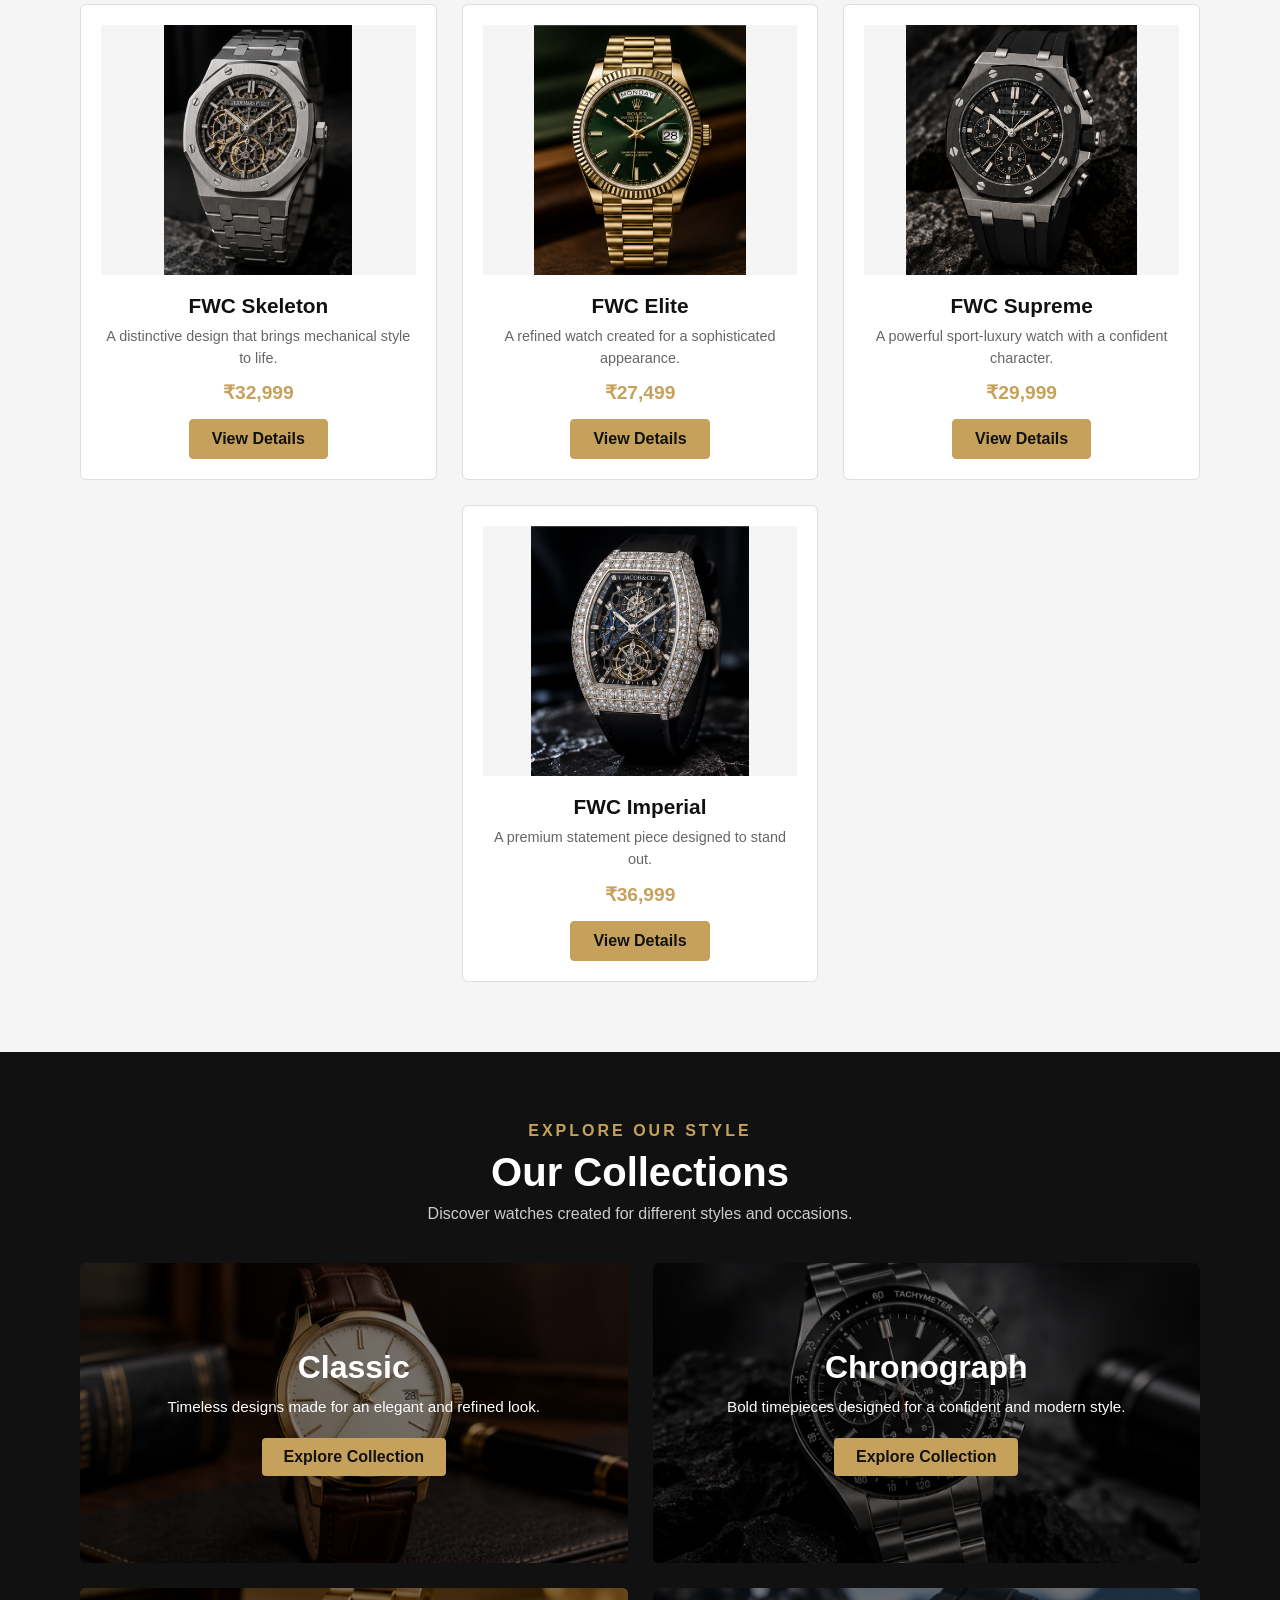
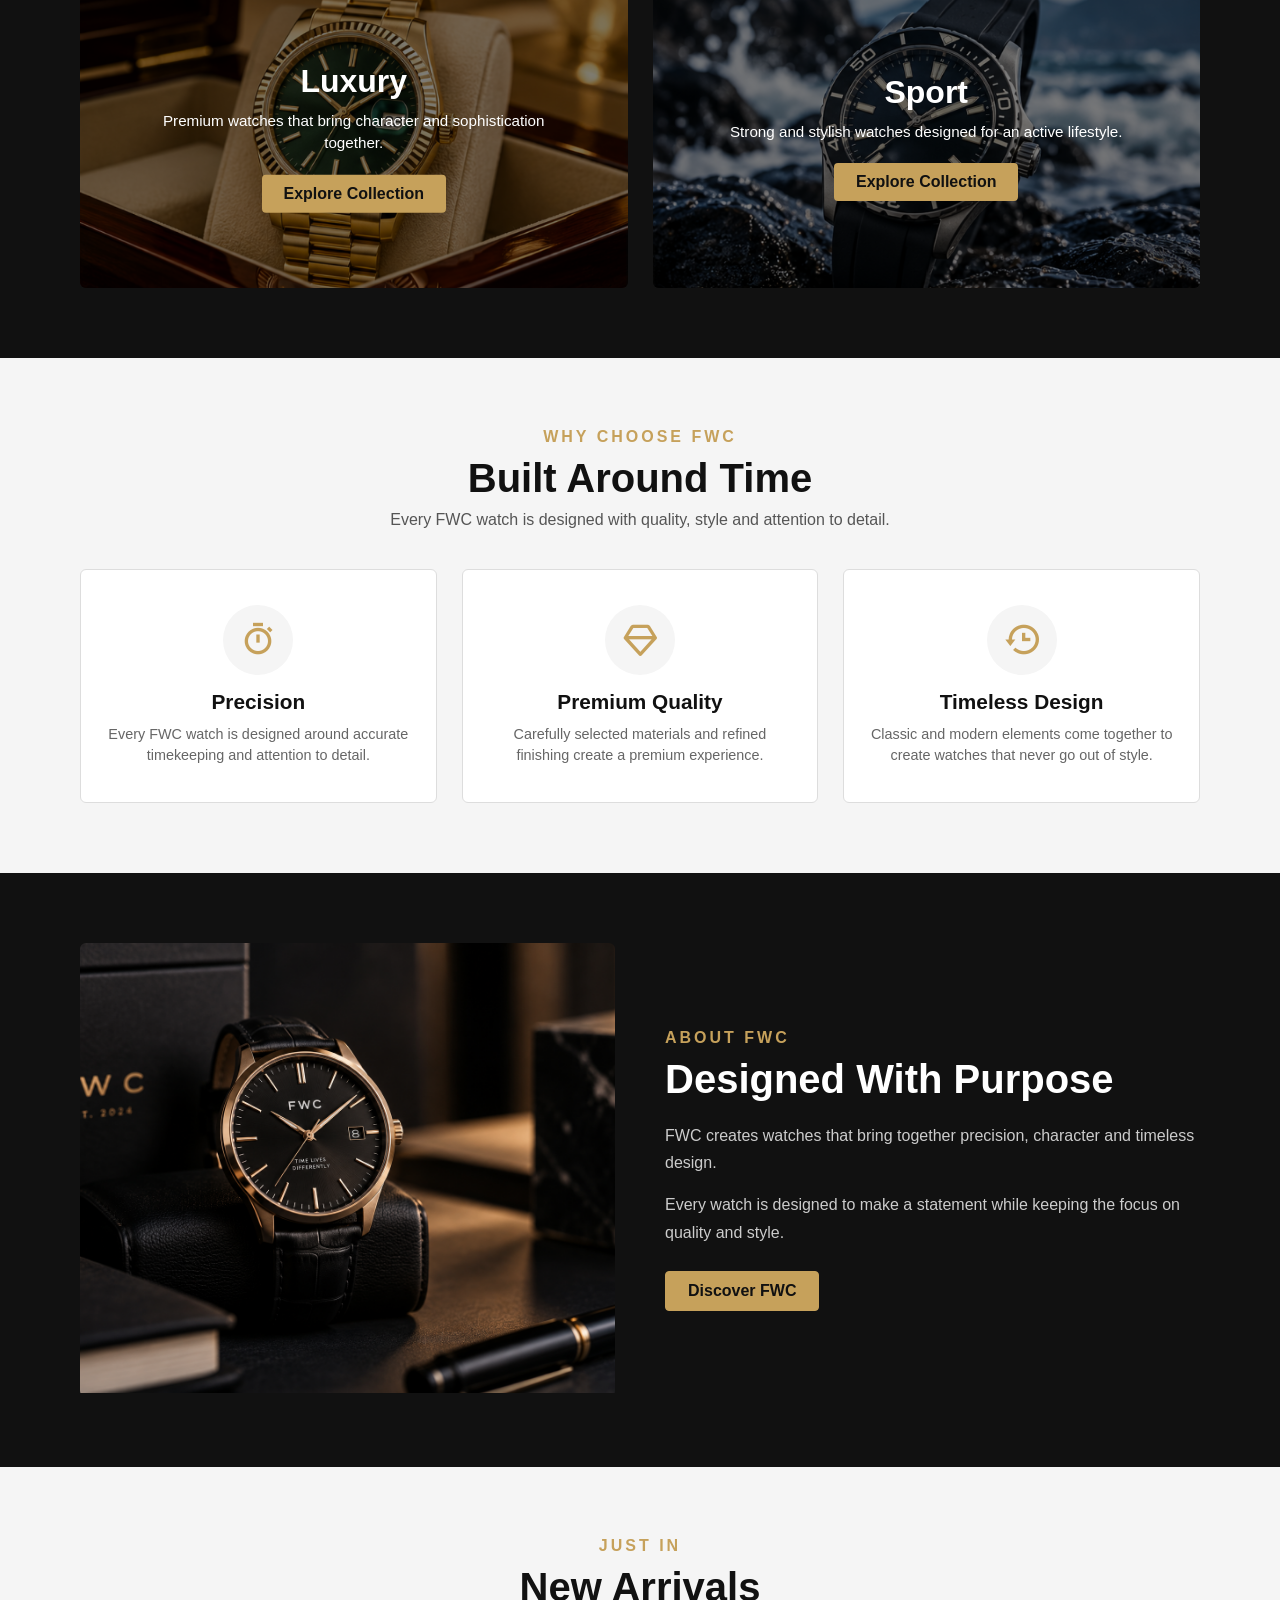
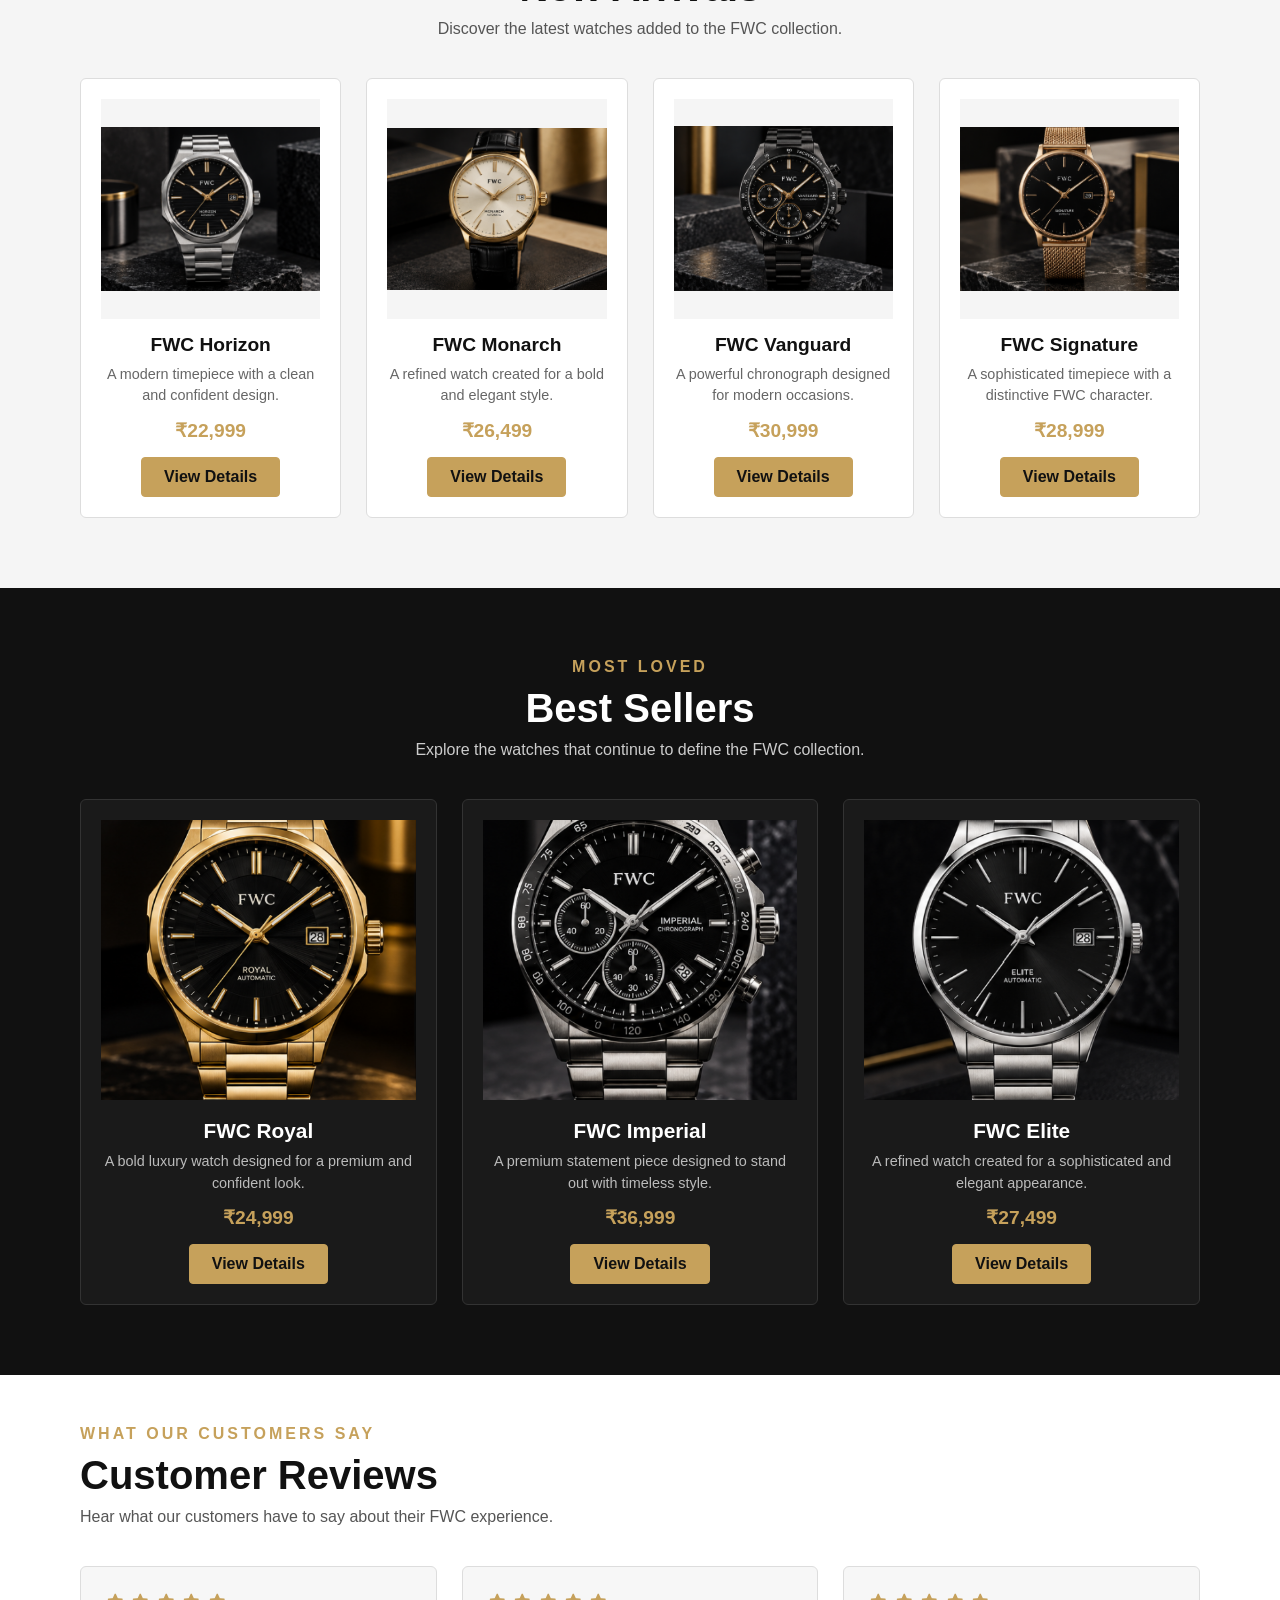
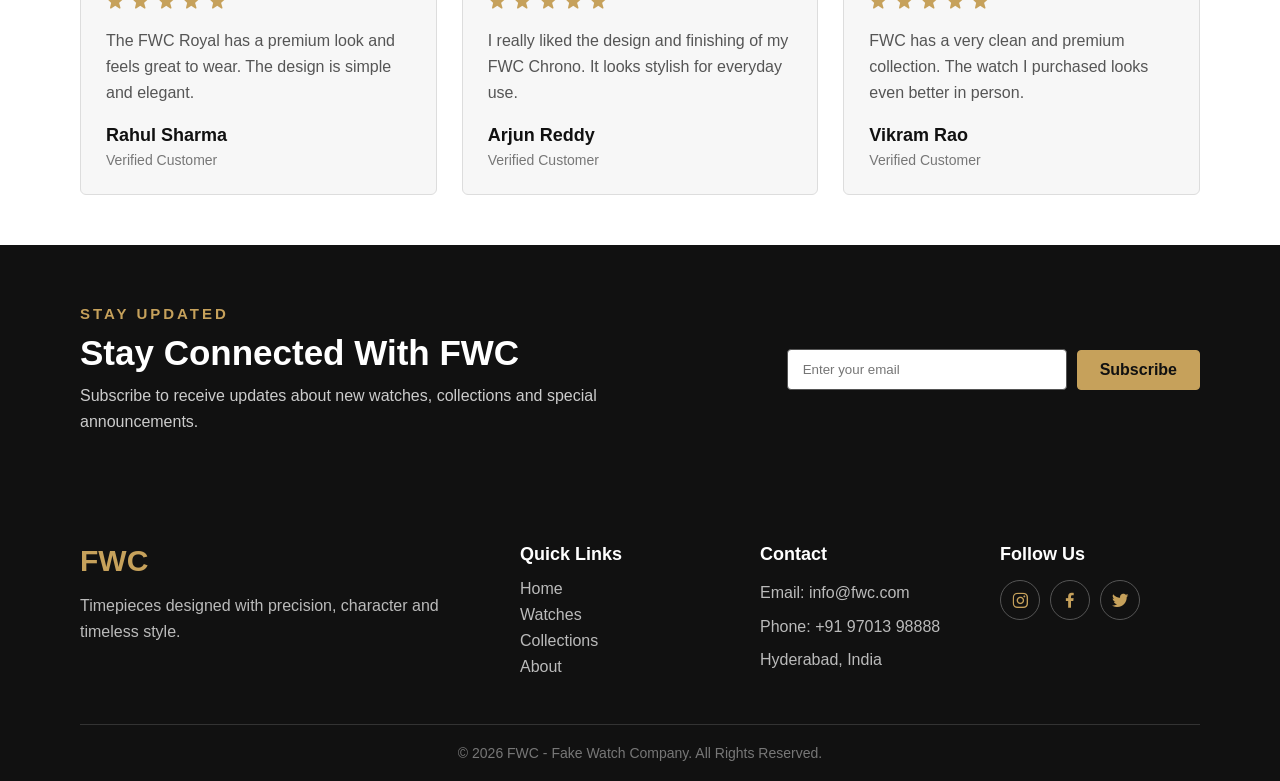
==== commit f5187fc6: "Complete Day 5 footer section" ====
--- a/Project/index.html
+++ b/Project/index.html
@@ -369,6 +369,49 @@
             </div>
         </div>
     </section>
+
+    <!-- Phase-11 -->
+    <!-- Footer Section -->
+    <footer id ="Contact">
+        <div class="footer-container">
+            <div class="footer-box">
+                <h2>FWC</h2>
+                <p>
+                    Timepieces designed with precision,
+                    character and timeless style.
+                </p>
+            </div>
+
+            <div class="footer-box">
+                <h3>Quick Links</h3>
+                <a href="#Home">Home</a>
+                <a href="#Watches">Watches</a>
+                <a href="#Collections">Collections</a>
+                <a href="#About">About</a>
+            </div>
+
+            <div class="footer-box">
+                <h3>Contact</h3>
+                <p>Email: info@fwc.com</p>
+                <p>Phone: +91 97013 98888</p>
+                <p>Hyderabad, India</p>
+            </div>
+
+            <div class="footer-box">
+                <h3>Follow Us</h3>
+                <div class="social-icons">
+                    <a href="#"><i class='bx bxl-instagram'></i></a>
+                    <a href="#"><i class='bx bxl-facebook'></i></a>
+                    <a href="#"><i class='bx bxl-twitter'></i></a>
+                </div>
+            </div>
+        </div>
+
+        <div class="footer-bottom">
+            <p>© 2026 FWC - Fake Watch Company. All Rights Reserved.</p>
+        </div>
+    </footer>
+
 </body>
 
 </html>
--- a/Project/project.css
+++ b/Project/project.css
@@ -784,4 +784,82 @@
 
 .newsletter-form .btn {
     border: 1px solid #c6a15b;
+}
+
+/* Phase-11 */
+footer {
+    background: #111;
+    color: #fff;
+    padding: 50px 80px 20px;
+}
+
+.footer-container {
+    display: grid;
+    grid-template-columns: 2fr 1fr 1fr 1fr;
+    gap: 40px;
+}
+
+.footer-box h2 {
+    color: #c6a15b;
+    font-size: 30px;
+    margin-bottom: 15px;
+}
+
+.footer-box h3 {
+    color: #fff;
+    font-size: 18px;
+    margin-bottom: 15px;
+}
+
+.footer-box p {
+    color: #bbb;
+    line-height: 1.6;
+    margin-bottom: 8px;
+}
+
+.footer-box a {
+    display: block;
+    color: #bbb;
+    margin-bottom: 8px;
+    transition: 0.3s;
+}
+
+.footer-box a:hover {
+    color: #c6a15b;
+}
+
+.social-icons {
+    display: flex;
+    gap: 10px;
+}
+
+.social-icons a {
+    display: flex;
+    justify-content: center;
+    align-items: center;
+    width: 40px;
+    height: 40px;
+    border: 1px solid #555;
+    border-radius: 50%;
+    color: #c6a15b;
+    font-size: 20px;
+    transition: 0.3s;
+}
+
+.social-icons a:hover {
+    background: #c6a15b;
+    color: #111;
+    border-color: #c6a15b;
+}
+
+.footer-bottom {
+    border-top: 1px solid #333;
+    text-align: center;
+    margin-top: 40px;
+    padding-top: 20px;
+}
+
+.footer-bottom p {
+    color: #777;
+    font-size: 14px;
 }
